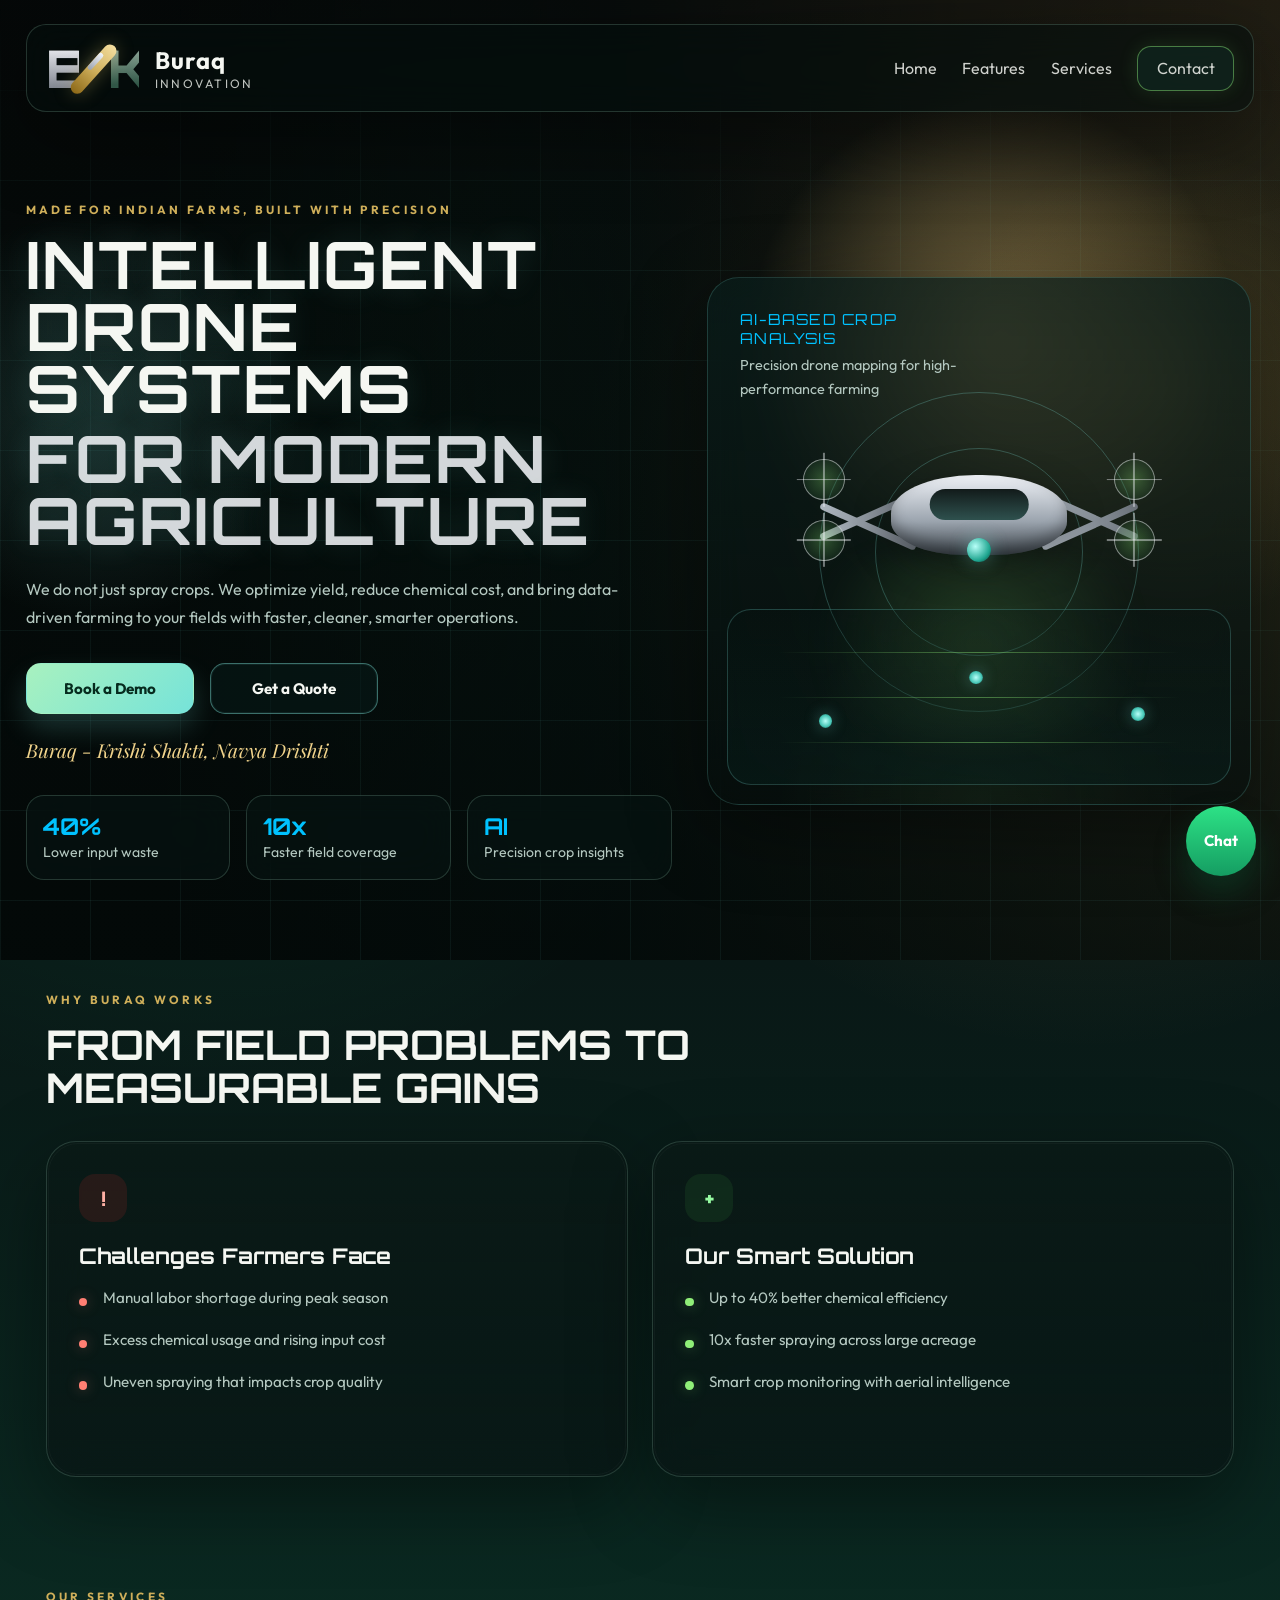
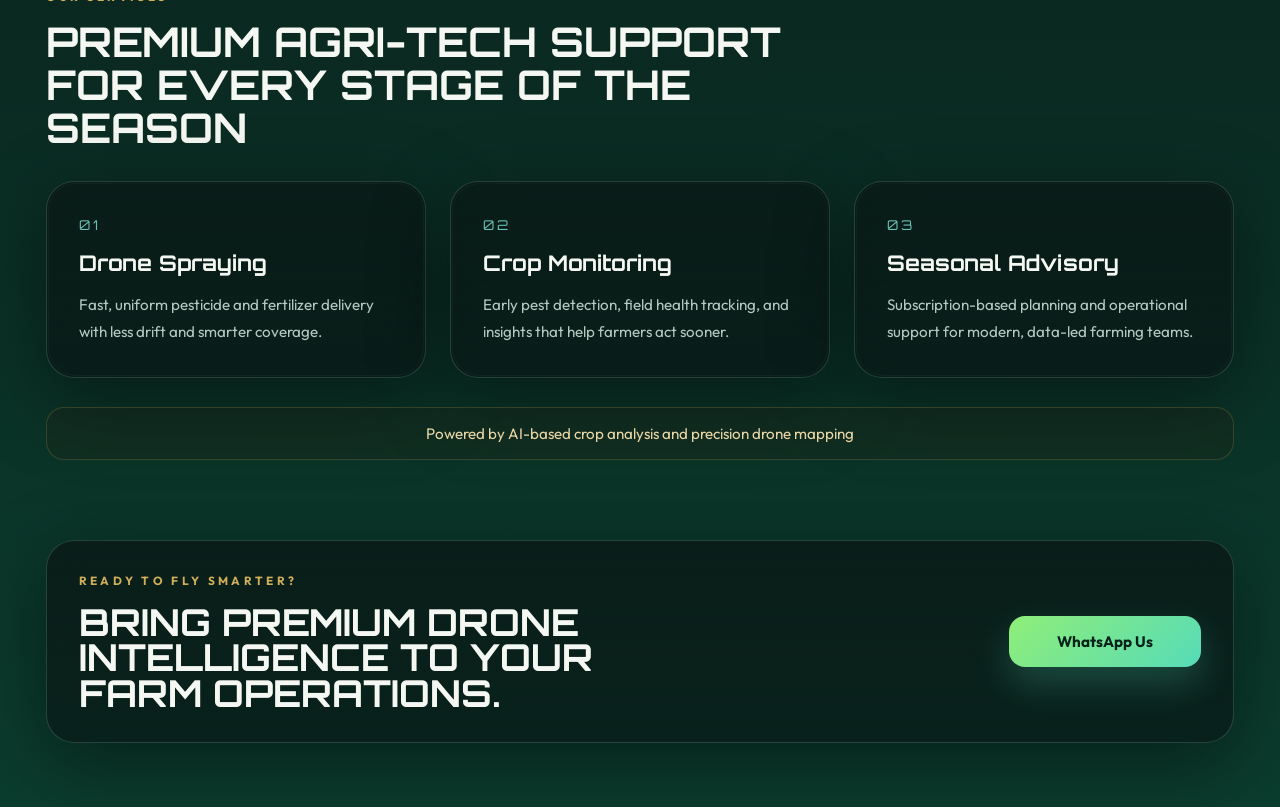
==== index.html @ 510e8a6a "Initial website upload" ====
<!DOCTYPE html>
<html lang="en">
<head>
  <meta charset="UTF-8">
  <meta name="viewport" content="width=device-width, initial-scale=1.0">
  <title>Buraq Agri-Tech</title>
  <link rel="preconnect" href="https://fonts.googleapis.com">
  <link rel="preconnect" href="https://fonts.gstatic.com" crossorigin>
  <link href="https://fonts.googleapis.com/css2?family=Orbitron:wght@500;700;800&family=Outfit:wght@400;500;700&family=Playfair+Display:ital,wght@0,600;1,600&display=swap" rel="stylesheet">
  <link rel="stylesheet" href="style.css">
</head>
<body>
  <div class="page-shell">
    <header class="hero" id="home">
      <div class="hero-bg"></div>
      <div class="hero-grid"></div>
      <div class="hero-glow hero-glow-left"></div>
      <div class="hero-glow hero-glow-right"></div>

      <nav class="topbar">
        <a href="#home" class="brand" aria-label="Buraq Agri-Tech home">
          <span class="brand-mark" aria-hidden="true">
            <span class="brand-bx">
              <span class="brand-b">B</span>
              <span class="brand-k">K</span>
              <span class="brand-slash brand-slash-main"></span>
              <span class="brand-slash brand-slash-cut"></span>
            </span>
          </span>
          <span class="brand-copy">
            <strong>Buraq</strong>
            <small>Innovation</small>
          </span>
        </a>

        <div class="nav-links">
          <a href="#home">Home</a>
          <a href="#features">Features</a>
          <a href="#services">Services</a>
          <a href="#contact" class="nav-cta">Contact</a>
        </div>
      </nav>

      <section class="hero-content">
        <div class="hero-copy reveal">
          <p class="eyebrow">Made for Indian farms, built with precision</p>
          <h1>
            Intelligent Drone Systems
            <span>for Modern Agriculture</span>
          </h1>
          <p class="hero-text">
            We do not just spray crops. We optimize yield, reduce chemical cost,
            and bring data-driven farming to your fields with faster, cleaner, smarter operations.
          </p>

          <div class="hero-actions">
            <a href="#contact" class="btn btn-primary">Book a Demo</a>
            <a href="#services" class="btn btn-secondary">Get a Quote</a>
          </div>

          <p class="tagline">Buraq - Krishi Shakti, Navya Drishti</p>

          <div class="hero-stats">
            <article>
              <strong>40%</strong>
              <span>Lower input waste</span>
            </article>
            <article>
              <strong>10x</strong>
              <span>Faster field coverage</span>
            </article>
            <article>
              <strong>AI</strong>
              <span>Precision crop insights</span>
            </article>
          </div>
        </div>

        <div class="hero-visual reveal reveal-delay">
          <div class="drone-card">
            <div class="scan-ring scan-ring-one"></div>
            <div class="scan-ring scan-ring-two"></div>
            <div class="drone-body">
              <span class="arm arm-top-left"></span>
              <span class="arm arm-top-right"></span>
              <span class="arm arm-bottom-left"></span>
              <span class="arm arm-bottom-right"></span>
              <span class="rotor rotor-top-left"></span>
              <span class="rotor rotor-top-right"></span>
              <span class="rotor rotor-bottom-left"></span>
              <span class="rotor rotor-bottom-right"></span>
              <span class="core"></span>
              <span class="lens"></span>
            </div>
            <div class="field-hud">
              <span class="hud-line hud-line-a"></span>
              <span class="hud-line hud-line-b"></span>
              <span class="hud-line hud-line-c"></span>
              <span class="hud-dot hud-dot-a"></span>
              <span class="hud-dot hud-dot-b"></span>
              <span class="hud-dot hud-dot-c"></span>
            </div>
            <div class="visual-caption">
              <p>AI-based crop analysis</p>
              <span>Precision drone mapping for high-performance farming</span>
            </div>
          </div>
        </div>
      </section>
    </header>

    <main>
      <section class="features-section section" id="features">
        <div class="section-heading reveal">
          <p class="eyebrow">Why Buraq Works</p>
          <h2>From field problems to measurable gains</h2>
        </div>

        <div class="feature-grid">
          <article class="glass-card problem-card reveal">
            <div class="card-icon problem-icon">!</div>
            <h3>Challenges Farmers Face</h3>
            <ul>
              <li>Manual labor shortage during peak season</li>
              <li>Excess chemical usage and rising input cost</li>
              <li>Uneven spraying that impacts crop quality</li>
            </ul>
          </article>

          <article class="glass-card solution-card reveal reveal-delay">
            <div class="card-icon solution-icon">+</div>
            <h3>Our Smart Solution</h3>
            <ul>
              <li>Up to 40% better chemical efficiency</li>
              <li>10x faster spraying across large acreage</li>
              <li>Smart crop monitoring with aerial intelligence</li>
            </ul>
          </article>
        </div>
      </section>

      <section class="services-section section" id="services">
        <div class="section-heading reveal">
          <p class="eyebrow">Our Services</p>
          <h2>Premium agri-tech support for every stage of the season</h2>
        </div>

        <div class="services-grid">
          <article class="service-card reveal">
            <span class="service-number">01</span>
            <h3>Drone Spraying</h3>
            <p>Fast, uniform pesticide and fertilizer delivery with less drift and smarter coverage.</p>
          </article>

          <article class="service-card reveal reveal-delay">
            <span class="service-number">02</span>
            <h3>Crop Monitoring</h3>
            <p>Early pest detection, field health tracking, and insights that help farmers act sooner.</p>
          </article>

          <article class="service-card reveal reveal-delay-2">
            <span class="service-number">03</span>
            <h3>Seasonal Advisory</h3>
            <p>Subscription-based planning and operational support for modern, data-led farming teams.</p>
          </article>
        </div>

        <div class="powered-note reveal">
          Powered by AI-based crop analysis and precision drone mapping
        </div>
      </section>
    </main>

    <footer class="footer section" id="contact">
      <div class="footer-card reveal">
        <div>
          <p class="eyebrow">Ready to Fly Smarter?</p>
          <h2>Bring premium drone intelligence to your farm operations.</h2>
        </div>
        <a href="https://wa.me/91XXXXXXXXXX" class="whatsapp-btn" target="_blank" rel="noopener noreferrer">
          WhatsApp Us
        </a>
      </div>
    </footer>

    <a href="https://wa.me/91XXXXXXXXXX" class="floating-chat" target="_blank" rel="noopener noreferrer" aria-label="Chat on WhatsApp">
      Chat
    </a>
  </div>

  <script src="script.js"></script>
</body>
</html>
---- style.css ----
* {
  box-sizing: border-box;
}

:root {
  --bg: #0a0a0a;
  --panel: rgba(10, 25, 22, 0.7);
  --panel-soft: rgba(10, 25, 22, 0.48);
  --text: #f5f7f2;
  --muted: #b4c8c0;
  --line: rgba(175, 235, 209, 0.18);
  --teal: #00c2ff;
  --green: #00ff9c;
  --deep-green: #143b31;
  --saffron: #cfaf5a;
  --silver-a: #f6f7fb;
  --silver-b: #727883;
  --shadow: 0 24px 80px rgba(0, 0, 0, 0.42);
}

html {
  scroll-behavior: smooth;
}

body {
  margin: 0;
  font-family: "Outfit", sans-serif;
  color: var(--text);
  background:
    radial-gradient(circle at 15% 20%, rgba(0, 255, 156, 0.12), transparent 28%),
    radial-gradient(circle at 85% 22%, rgba(207, 175, 90, 0.16), transparent 24%),
    linear-gradient(180deg, #0a0a0a 0%, #091816 40%, #0b3d2e 100%);
  overflow-x: hidden;
}

a {
  color: inherit;
  text-decoration: none;
}

.page-shell {
  min-height: 100vh;
}

.hero {
  position: relative;
  min-height: 100vh;
  padding: 1.5rem clamp(1.25rem, 2vw, 2rem) 3rem;
  overflow: hidden;
}

.hero-bg {
  position: absolute;
  inset: 0;
  background:
    linear-gradient(90deg, rgba(5, 8, 8, 0.88) 15%, rgba(6, 14, 13, 0.54) 48%, rgba(207, 175, 90, 0.14) 100%),
    url("https://images.unsplash.com/photo-1500382017468-9049fed747ef?auto=format&fit=crop&w=1800&q=80") center/cover no-repeat;
  transform: scale(1.06);
}

.hero-bg::after {
  content: "";
  position: absolute;
  inset: 0;
  background:
    radial-gradient(circle at 76% 36%, rgba(255, 212, 128, 0.42), transparent 20%),
    linear-gradient(180deg, rgba(0, 0, 0, 0.08), rgba(2, 8, 7, 0.72));
}

.hero-grid,
.hero-glow {
  position: absolute;
  pointer-events: none;
}

.hero-grid {
  inset: 0;
  background-image:
    linear-gradient(rgba(127, 231, 221, 0.08) 1px, transparent 1px),
    linear-gradient(90deg, rgba(127, 231, 221, 0.08) 1px, transparent 1px);
  background-size: 90px 90px;
  mask-image: linear-gradient(180deg, transparent 0%, rgba(0, 0, 0, 0.65) 25%, rgba(0, 0, 0, 0.8) 100%);
}

.hero-glow-left {
  width: 28rem;
  height: 28rem;
  left: -8rem;
  top: 20%;
  background: radial-gradient(circle, rgba(127, 231, 221, 0.16) 0%, transparent 65%);
}

.hero-glow-right {
  width: 34rem;
  height: 34rem;
  right: -10rem;
  top: 12%;
  background: radial-gradient(circle, rgba(221, 177, 85, 0.18) 0%, transparent 62%);
}

.topbar {
  position: relative;
  z-index: 2;
  display: flex;
  align-items: center;
  justify-content: space-between;
  gap: 1rem;
  max-width: 1240px;
  margin: 0 auto;
  padding: 0.9rem 1.2rem;
  border: 1px solid var(--line);
  border-radius: 20px;
  background: rgba(5, 14, 13, 0.58);
  backdrop-filter: blur(18px);
  box-shadow: var(--shadow);
}

.brand {
  display: inline-flex;
  align-items: center;
  gap: 0.9rem;
}

.brand-mark {
  position: relative;
  display: inline-flex;
  align-items: center;
  justify-content: center;
  width: 5.9rem;
  height: 3.6rem;
}

.brand-bx {
  position: relative;
  display: block;
  width: 100%;
  height: 100%;
}

.brand-b,
.brand-k {
  position: absolute;
  top: 50%;
  transform: translateY(-50%);
  font-family: "Orbitron", sans-serif;
  font-weight: 800;
  font-size: 3.25rem;
  line-height: 1;
}

.brand-b {
  left: 0;
  background: linear-gradient(180deg, var(--silver-a), var(--silver-b));
  -webkit-background-clip: text;
  background-clip: text;
  color: transparent;
  letter-spacing: -0.18em;
}

.brand-k {
  right: 0.05rem;
  background: linear-gradient(180deg, #9fb5a7, #315747 82%);
  -webkit-background-clip: text;
  background-clip: text;
  color: transparent;
  letter-spacing: -0.18em;
}

.brand-slash {
  position: absolute;
  border-radius: 999px;
}

.brand-slash-main {
  left: 2.55rem;
  top: -0.1rem;
  width: 0.8rem;
  height: 3.9rem;
  transform: rotate(42deg);
  background: linear-gradient(180deg, #f4dea0 0%, #cfaf5a 50%, #8d6918 100%);
  box-shadow: 0 0 18px rgba(207, 175, 90, 0.36);
}

.brand-slash-cut {
  left: 2.95rem;
  top: 0.75rem;
  width: 0.32rem;
  height: 1.3rem;
  transform: rotate(42deg);
  background: linear-gradient(180deg, #f0f4fa 0%, #9ba2ae 100%);
  box-shadow: 0 0 10px rgba(255, 255, 255, 0.14);
}

.brand-copy {
  display: flex;
  flex-direction: column;
  gap: 0.1rem;
}

.brand-copy strong {
  font-family: "Outfit", sans-serif;
  font-size: 1.48rem;
  letter-spacing: 0.05em;
}

.brand-copy small {
  color: rgba(245, 247, 242, 0.78);
  font-size: 0.76rem;
  letter-spacing: 0.2em;
  text-transform: uppercase;
}

.nav-links {
  display: flex;
  align-items: center;
  gap: clamp(1rem, 2vw, 2rem);
  flex-wrap: wrap;
}

.nav-links a {
  color: rgba(245, 247, 242, 0.84);
  transition: color 180ms ease, transform 180ms ease;
}

.nav-links a:hover {
  color: var(--teal);
  transform: translateY(-1px);
}

.nav-cta {
  padding: 0.72rem 1.15rem;
  border: 1px solid rgba(143, 238, 120, 0.45);
  border-radius: 14px;
  background: rgba(18, 47, 40, 0.52);
  box-shadow: 0 0 20px rgba(143, 238, 120, 0.12);
}

.hero-content,
.section,
.footer {
  position: relative;
  z-index: 2;
  max-width: 1240px;
  margin: 0 auto;
}

.hero-content {
  display: grid;
  grid-template-columns: 1.08fr 0.92fr;
  align-items: center;
  gap: 2rem;
  padding: clamp(3rem, 7vw, 6rem) 0 2rem;
}

.eyebrow {
  margin: 0 0 1rem;
  color: var(--saffron);
  font-size: 0.74rem;
  font-weight: 700;
  letter-spacing: 0.28em;
  text-transform: uppercase;
}

.hero-copy h1,
.section-heading h2,
.footer-card h2 {
  margin: 0;
  font-family: "Orbitron", sans-serif;
  line-height: 0.95;
  text-transform: uppercase;
}

.hero-copy h1 {
  max-width: 12ch;
  font-size: clamp(2.2rem, 5.1vw, 4.2rem);
  letter-spacing: 0.03em;
  text-shadow: 0 0 30px rgba(127, 231, 221, 0.14);
}

.hero-copy h1 span {
  display: block;
  margin-top: 0.5rem;
  color: rgba(240, 242, 246, 0.88);
}

.hero-text {
  max-width: 38rem;
  margin: 1.5rem 0 0;
  color: var(--muted);
  font-size: 1rem;
  line-height: 1.75;
}

.hero-actions {
  display: flex;
  gap: 1rem;
  flex-wrap: wrap;
  margin-top: 2rem;
}

.btn {
  display: inline-flex;
  align-items: center;
  justify-content: center;
  min-width: 10.5rem;
  padding: 0.95rem 1.5rem;
  border-radius: 15px;
  border: 1px solid transparent;
  font-size: 0.95rem;
  font-weight: 700;
  transition: transform 220ms ease, box-shadow 220ms ease, border-color 220ms ease, background 220ms ease;
}

.btn:hover {
  transform: translateY(-2px);
}

.btn-primary {
  color: #062b1e;
  background: linear-gradient(135deg, #a8f1bf, #76e3d9);
  box-shadow: 0 14px 28px rgba(118, 227, 217, 0.2);
}

.btn-secondary {
  color: var(--text);
  background: rgba(8, 28, 25, 0.52);
  border-color: rgba(127, 231, 221, 0.44);
  box-shadow: inset 0 0 0 1px rgba(127, 231, 221, 0.08);
}

.tagline {
  margin: 1.4rem 0 0;
  color: #f0d38b;
  font-family: "Playfair Display", serif;
  font-size: 1.2rem;
  font-style: italic;
}

.hero-stats {
  display: grid;
  grid-template-columns: repeat(3, minmax(0, 1fr));
  gap: 1rem;
  max-width: 42rem;
  margin-top: 2rem;
}

.hero-stats article,
.glass-card,
.service-card,
.footer-card,
.drone-card {
  backdrop-filter: blur(18px);
}

.hero-stats article {
  padding: 1rem 1rem 1.15rem;
  border: 1px solid var(--line);
  border-radius: 18px;
  background: rgba(8, 23, 20, 0.56);
}

.hero-stats strong {
  display: block;
  color: var(--teal);
  font-family: "Orbitron", sans-serif;
  font-size: 1.45rem;
}

.hero-stats span {
  color: var(--muted);
  font-size: 0.88rem;
}

.hero-visual {
  display: flex;
  justify-content: center;
}

.drone-card {
  position: relative;
  width: min(34rem, 100%);
  min-height: 33rem;
  padding: 2rem;
  border: 1px solid rgba(127, 231, 221, 0.18);
  border-radius: 32px;
  background:
    linear-gradient(180deg, rgba(9, 29, 27, 0.72), rgba(5, 13, 12, 0.56)),
    radial-gradient(circle at 50% 100%, rgba(141, 238, 120, 0.13), transparent 35%);
  box-shadow: var(--shadow);
  overflow: hidden;
}

.drone-card::before {
  content: "";
  position: absolute;
  inset: auto 10% 4rem;
  height: 12rem;
  border-radius: 50%;
  background: radial-gradient(circle, rgba(143, 238, 120, 0.18), transparent 68%);
  filter: blur(14px);
}

.drone-body {
  position: absolute;
  left: 50%;
  top: 45%;
  width: 11rem;
  height: 5rem;
  transform: translate(-50%, -50%);
  animation: floatDrone 4.4s ease-in-out infinite;
}

.core {
  position: absolute;
  inset: 0;
  border-radius: 48% 48% 42% 42%;
  background: linear-gradient(180deg, #eff2f7 0%, #9ba4ae 58%, #3d454c 100%);
  box-shadow: inset 0 -8px 14px rgba(0, 0, 0, 0.3), 0 10px 40px rgba(0, 0, 0, 0.3);
}

.core::before {
  content: "";
  position: absolute;
  left: 50%;
  top: 18%;
  width: 56%;
  height: 38%;
  transform: translateX(-50%);
  border-radius: 999px;
  background: linear-gradient(180deg, rgba(7, 16, 15, 0.95), rgba(34, 71, 67, 0.9));
}

.lens {
  position: absolute;
  left: 50%;
  bottom: -0.45rem;
  width: 1.5rem;
  height: 1.5rem;
  transform: translateX(-50%);
  border-radius: 50%;
  background: radial-gradient(circle at 35% 35%, #b7fff8, #1ea58f 65%, #0a3029 100%);
  box-shadow: 0 0 18px rgba(127, 231, 221, 0.35);
}

.arm {
  position: absolute;
  top: 48%;
  width: 6.5rem;
  height: 0.45rem;
  border-radius: 999px;
  background: linear-gradient(90deg, #adb6bf, #697078);
  transform-origin: center;
}

.arm-top-left {
  left: -4.7rem;
  transform: rotate(-24deg);
}

.arm-top-right {
  right: -4.7rem;
  transform: rotate(24deg);
}

.arm-bottom-left {
  left: -4.7rem;
  top: 60%;
  transform: rotate(24deg);
}

.arm-bottom-right {
  right: -4.7rem;
  top: 60%;
  transform: rotate(-24deg);
}

.rotor {
  position: absolute;
  width: 2.6rem;
  height: 2.6rem;
  border-radius: 50%;
  border: 1px solid rgba(240, 242, 246, 0.5);
  background: radial-gradient(circle, rgba(143, 238, 120, 0.28), rgba(6, 25, 22, 0.24));
}

.rotor::before,
.rotor::after {
  content: "";
  position: absolute;
  left: 50%;
  top: 50%;
  width: 3.4rem;
  height: 0.12rem;
  transform: translate(-50%, -50%);
  background: rgba(240, 242, 246, 0.72);
  opacity: 0.62;
  animation: spinRotor 0.22s linear infinite;
}

.rotor::after {
  transform: translate(-50%, -50%) rotate(90deg);
}

.rotor-top-left {
  left: -5.5rem;
  top: -1rem;
}

.rotor-top-right {
  right: -5.5rem;
  top: -1rem;
}

.rotor-bottom-left {
  left: -5.5rem;
  bottom: -0.4rem;
}

.rotor-bottom-right {
  right: -5.5rem;
  bottom: -0.4rem;
}

.scan-ring {
  position: absolute;
  left: 50%;
  top: 52%;
  border: 1px solid rgba(127, 231, 221, 0.25);
  border-radius: 50%;
  transform: translate(-50%, -50%);
}

.scan-ring-one {
  width: 13rem;
  height: 13rem;
  animation: pulseRing 3.4s ease-out infinite;
}

.scan-ring-two {
  width: 20rem;
  height: 20rem;
  animation: pulseRing 3.4s ease-out 1.1s infinite;
}

.field-hud {
  position: absolute;
  inset: auto 1.2rem 1.2rem;
  height: 11rem;
  border-radius: 24px;
  border: 1px solid rgba(127, 231, 221, 0.22);
  background: linear-gradient(180deg, rgba(7, 19, 18, 0.28), rgba(9, 33, 30, 0.48));
  overflow: hidden;
}

.hud-line {
  position: absolute;
  left: 10%;
  right: 10%;
  height: 1px;
  background: linear-gradient(90deg, transparent, rgba(143, 238, 120, 0.42), transparent);
}

.hud-line-a {
  top: 24%;
}

.hud-line-b {
  top: 50%;
}

.hud-line-c {
  top: 76%;
}

.hud-dot {
  position: absolute;
  width: 0.85rem;
  height: 0.85rem;
  border-radius: 50%;
  background: radial-gradient(circle, #b7fff8, #48c7b7 58%, #0a3029 100%);
  box-shadow: 0 0 15px rgba(127, 231, 221, 0.36);
  animation: pingDot 2.4s ease-in-out infinite;
}

.hud-dot-a {
  left: 18%;
  top: 60%;
}

.hud-dot-b {
  left: 48%;
  top: 35%;
  animation-delay: 0.8s;
}

.hud-dot-c {
  right: 17%;
  top: 56%;
  animation-delay: 1.4s;
}

.visual-caption {
  position: absolute;
  left: 2rem;
  top: 2rem;
  max-width: 14rem;
}

.visual-caption p {
  margin: 0;
  color: var(--teal);
  font-family: "Orbitron", sans-serif;
  font-size: 0.95rem;
  text-transform: uppercase;
  letter-spacing: 0.08em;
}

.visual-caption span {
  display: block;
  margin-top: 0.4rem;
  color: var(--muted);
  font-size: 0.9rem;
  line-height: 1.6;
}

.section {
  padding: 2rem clamp(1.25rem, 2vw, 2rem) 5rem;
}

.section-heading {
  max-width: 48rem;
  margin-bottom: 2rem;
}

.section-heading h2 {
  font-size: clamp(1.7rem, 3.2vw, 2.75rem);
  line-height: 1.05;
}

.feature-grid,
.services-grid {
  display: grid;
  gap: 1.5rem;
}

.feature-grid {
  grid-template-columns: repeat(2, minmax(0, 1fr));
}

.glass-card,
.service-card,
.footer-card {
  position: relative;
  border: 1px solid var(--line);
  background: linear-gradient(180deg, rgba(10, 25, 22, 0.82), rgba(8, 18, 18, 0.62));
  box-shadow: var(--shadow);
}

.glass-card {
  min-height: 21rem;
  padding: 2rem;
  border-radius: 30px;
}

.glass-card::after,
.service-card::after {
  content: "";
  position: absolute;
  inset: 1px;
  border-radius: inherit;
  border: 1px solid rgba(255, 255, 255, 0.03);
  pointer-events: none;
}

.card-icon {
  display: inline-flex;
  align-items: center;
  justify-content: center;
  width: 3rem;
  height: 3rem;
  border-radius: 1rem;
  margin-bottom: 1.25rem;
  font-family: "Orbitron", sans-serif;
  font-size: 1.25rem;
  font-weight: 800;
}

.problem-icon {
  color: #ffb0a5;
  background: rgba(142, 35, 35, 0.22);
}

.solution-icon {
  color: #96fba2;
  background: rgba(41, 110, 47, 0.2);
}

.glass-card h3,
.service-card h3 {
  margin: 0 0 1rem;
  font-family: "Orbitron", sans-serif;
  font-size: 1.35rem;
}

.glass-card ul {
  margin: 0;
  padding: 0;
  list-style: none;
}

.glass-card li {
  position: relative;
  padding-left: 1.5rem;
  margin-top: 1rem;
  color: var(--muted);
  font-size: 0.95rem;
  line-height: 1.7;
}

.glass-card li::before {
  content: "";
  position: absolute;
  left: 0;
  top: 0.78rem;
  width: 0.55rem;
  height: 0.55rem;
  border-radius: 50%;
}

.problem-card li::before {
  background: #ff7f73;
  box-shadow: 0 0 14px rgba(255, 127, 115, 0.36);
}

.solution-card li::before {
  background: #8fee78;
  box-shadow: 0 0 14px rgba(143, 238, 120, 0.36);
}

.services-grid {
  grid-template-columns: repeat(3, minmax(0, 1fr));
}

.service-card {
  padding: 2rem;
  border-radius: 28px;
  overflow: hidden;
  transition: transform 220ms ease, border-color 220ms ease, box-shadow 220ms ease;
}

.service-card:hover,
.glass-card:hover {
  transform: translateY(-4px);
  border-color: rgba(127, 231, 221, 0.3);
}

.service-number {
  display: inline-block;
  margin-bottom: 1rem;
  color: rgba(127, 231, 221, 0.82);
  font-family: "Orbitron", sans-serif;
  font-size: 0.84rem;
  letter-spacing: 0.22em;
}

.service-card p {
  margin: 0;
  color: var(--muted);
  font-size: 0.95rem;
  line-height: 1.75;
}

.powered-note {
  margin-top: 1.8rem;
  padding: 1rem 1.2rem;
  border: 1px solid rgba(221, 177, 85, 0.2);
  border-radius: 18px;
  background: rgba(40, 28, 12, 0.2);
  color: #e8d5a6;
  font-size: 0.95rem;
  text-align: center;
}

.footer {
  padding: 0 clamp(1.25rem, 2vw, 2rem) 4rem;
}

.footer-card {
  display: flex;
  align-items: center;
  justify-content: space-between;
  gap: 1.5rem;
  padding: 2rem;
  border-radius: 28px;
}

.footer-card h2 {
  max-width: 18ch;
  font-size: clamp(1.55rem, 2.9vw, 2.45rem);
}

.whatsapp-btn,
.floating-chat {
  display: inline-flex;
  align-items: center;
  justify-content: center;
  font-size: 0.95rem;
  font-weight: 700;
}

.whatsapp-btn {
  min-width: 12rem;
  padding: 1rem 1.4rem;
  border-radius: 16px;
  color: #05231b;
  background: linear-gradient(135deg, #8fee78, #56dbb8);
  box-shadow: 0 16px 36px rgba(86, 219, 184, 0.24);
}

.floating-chat {
  position: fixed;
  right: 1.5rem;
  bottom: 1.5rem;
  z-index: 5;
  width: 4.4rem;
  height: 4.4rem;
  border-radius: 50%;
  color: white;
  background: linear-gradient(180deg, #2de286, #159d62);
  box-shadow: 0 18px 32px rgba(12, 83, 52, 0.42);
}

.reveal {
  opacity: 0;
  transform: translateY(24px);
  transition: opacity 700ms ease, transform 700ms ease;
}

.reveal-delay {
  transition-delay: 140ms;
}

.reveal-delay-2 {
  transition-delay: 260ms;
}

.reveal.is-visible {
  opacity: 1;
  transform: translateY(0);
}

@keyframes spinRotor {
  from {
    transform: translate(-50%, -50%) rotate(0deg);
  }

  to {
    transform: translate(-50%, -50%) rotate(360deg);
  }
}

@keyframes pulseRing {
  0% {
    opacity: 0;
    transform: translate(-50%, -50%) scale(0.72);
  }

  35% {
    opacity: 0.5;
  }

  100% {
    opacity: 0;
    transform: translate(-50%, -50%) scale(1.16);
  }
}

@keyframes pingDot {
  0%,
  100% {
    transform: scale(0.9);
  }

  50% {
    transform: scale(1.3);
  }
}

@keyframes floatDrone {
  0%,
  100% {
    transform: translate(-50%, -50%);
  }

  50% {
    transform: translate(-50%, calc(-50% - 10px));
  }
}

@media (max-width: 980px) {
  .hero-content,
  .feature-grid,
  .services-grid,
  .footer-card {
    grid-template-columns: 1fr;
  }

  .hero-content {
    padding-top: 2.5rem;
  }

  .hero-copy h1 {
    max-width: 100%;
  }

  .hero-stats {
    grid-template-columns: 1fr;
  }

  .footer-card {
    display: grid;
  }
}

@media (max-width: 720px) {
  .hero {
    padding-top: 1rem;
  }

  .topbar {
    padding: 1rem;
  }

  .brand-copy strong {
    font-size: 1.16rem;
  }

  .nav-links {
    width: 100%;
    justify-content: flex-start;
  }

  .hero-copy h1 {
    font-size: clamp(1.95rem, 9vw, 2.95rem);
  }

  .hero-text,
  .tagline {
    font-size: 0.95rem;
  }

  .drone-card {
    min-height: 28rem;
    padding: 1.4rem;
  }

  .visual-caption {
    position: static;
    max-width: 100%;
    margin-bottom: 1rem;
  }

  .field-hud {
    inset: auto 0.9rem 0.9rem;
  }

  .floating-chat {
    width: 3.9rem;
    height: 3.9rem;
    right: 1rem;
    bottom: 1rem;
  }
}
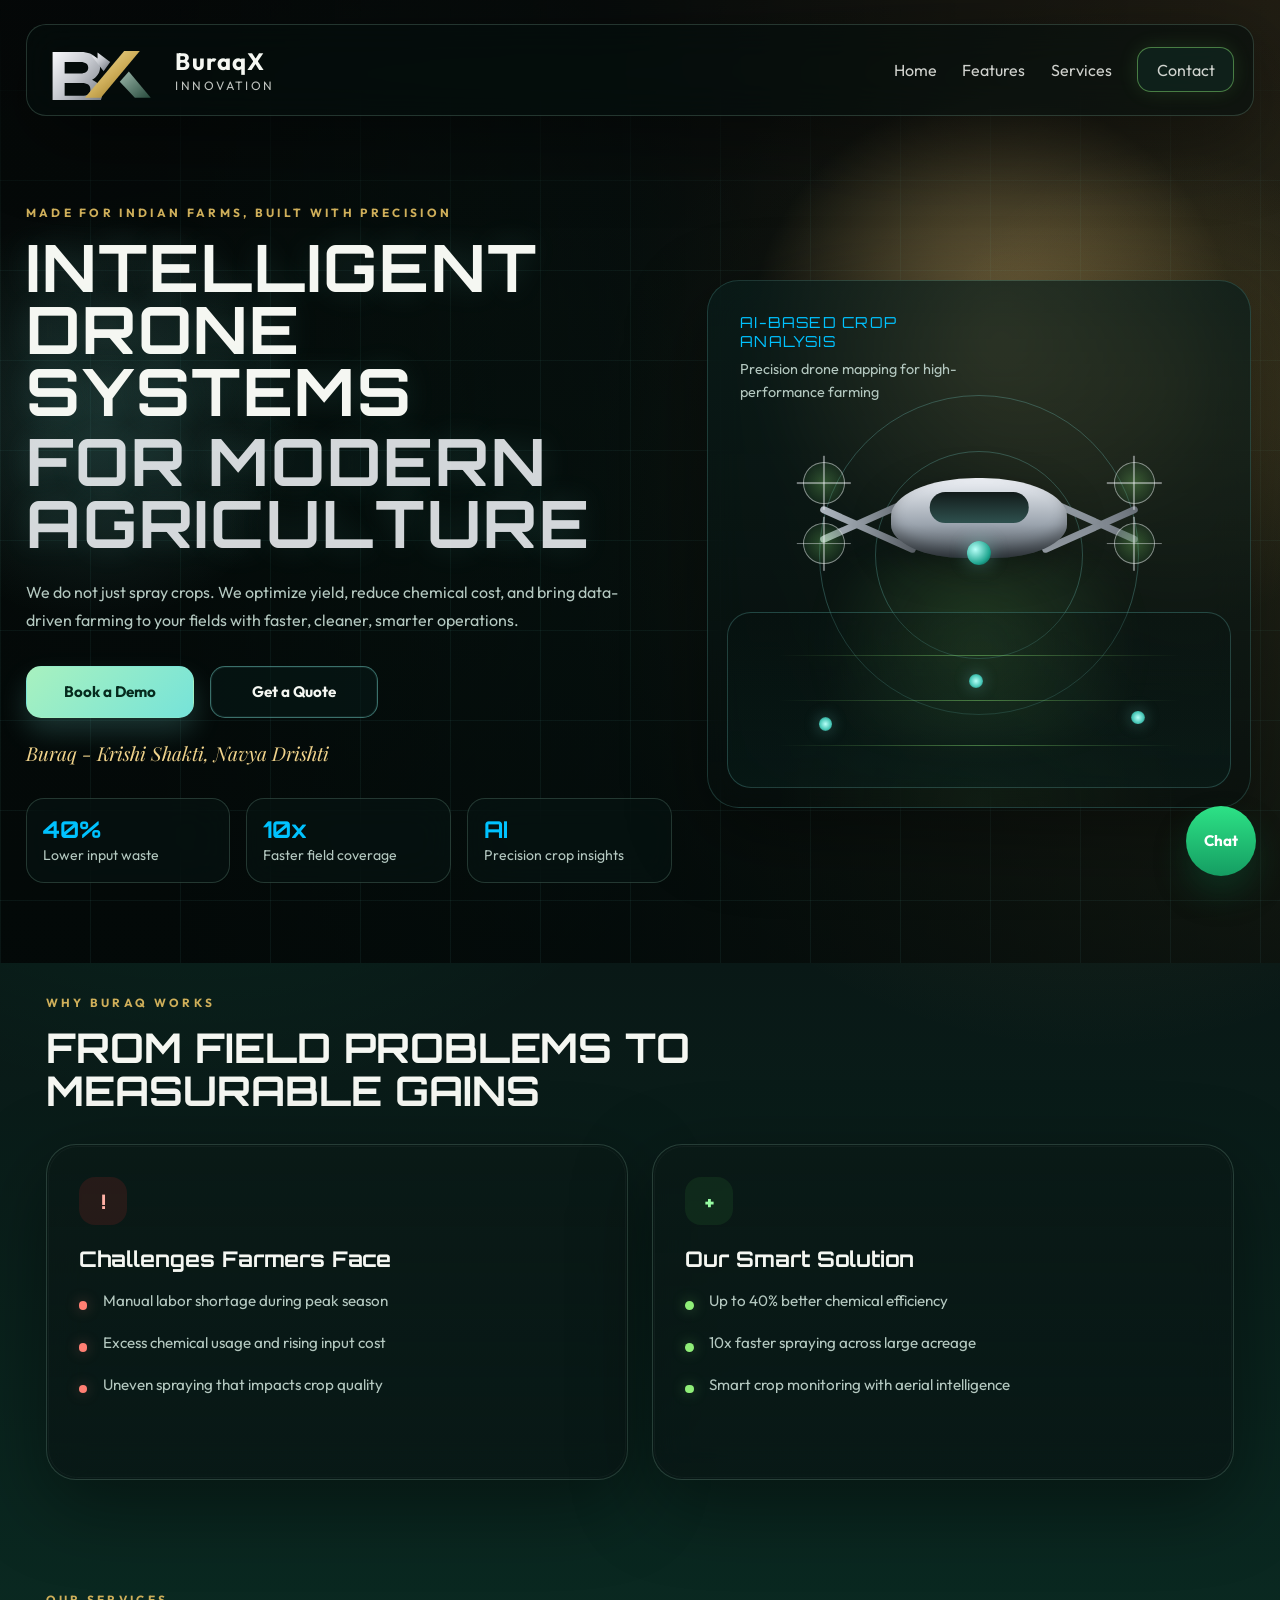
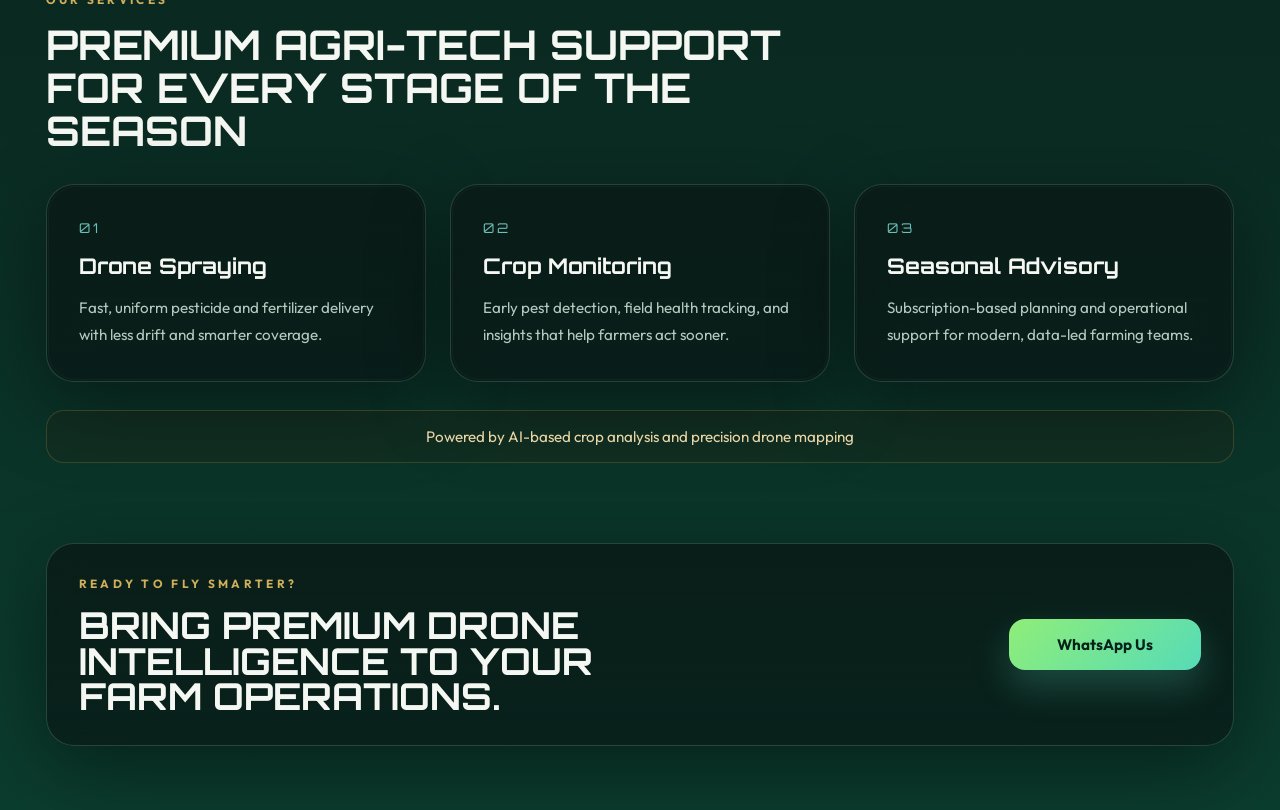
==== commit b4d45fc0: "Updated website" ====
--- a/index.html
+++ b/index.html
@@ -20,15 +20,32 @@
       <nav class="topbar">
         <a href="#home" class="brand" aria-label="Buraq Agri-Tech home">
           <span class="brand-mark" aria-hidden="true">
-            <span class="brand-bx">
-              <span class="brand-b">B</span>
-              <span class="brand-k">K</span>
-              <span class="brand-slash brand-slash-main"></span>
-              <span class="brand-slash brand-slash-cut"></span>
-            </span>
+            <svg class="brand-logo" viewBox="0 0 420 210" role="img" aria-label="BX logo">
+              <defs>
+                <linearGradient id="logoSilver" x1="0%" x2="100%" y1="0%" y2="100%">
+                  <stop offset="0%" stop-color="#f7f8fb"></stop>
+                  <stop offset="45%" stop-color="#c5c8ce"></stop>
+                  <stop offset="100%" stop-color="#676d76"></stop>
+                </linearGradient>
+                <linearGradient id="logoGold" x1="0%" x2="100%" y1="0%" y2="100%">
+                  <stop offset="0%" stop-color="#f5e3a4"></stop>
+                  <stop offset="50%" stop-color="#cfaf5a"></stop>
+                  <stop offset="100%" stop-color="#876312"></stop>
+                </linearGradient>
+                <linearGradient id="logoGreen" x1="0%" x2="100%" y1="0%" y2="100%">
+                  <stop offset="0%" stop-color="#9db8ab"></stop>
+                  <stop offset="100%" stop-color="#274a3c"></stop>
+                </linearGradient>
+              </defs>
+
+              <path fill="url(#logoSilver)" d="M24 42h103c26 0 45 8 57 22 9 10 13 21 13 34 0 20-11 34-29 45 23 10 37 28 37 51 0 16-6 29-18 40-16 14-39 21-69 21H24V42zm44 36v42h58c17 0 28-8 28-21 0-13-10-21-28-21H68zm0 77v46h63c20 0 31-8 31-23 0-15-11-23-31-23H68z"></path>
+              <path fill="url(#logoSilver)" d="M188 43l46 35-24 34-43-56c8 1 15 4 21 9z"></path>
+              <path fill="url(#logoGold)" d="M285 38h57L200 208h-58L285 38z"></path>
+              <path fill="url(#logoGreen)" d="M269 150l33-37 80 95h-58l-55-58z"></path>
+            </svg>
           </span>
           <span class="brand-copy">
-            <strong>Buraq</strong>
+            <strong>BuraqX</strong>
             <small>Innovation</small>
           </span>
         </a>
--- a/style.css
+++ b/style.css
@@ -126,69 +126,14 @@
   display: inline-flex;
   align-items: center;
   justify-content: center;
-  width: 5.9rem;
-  height: 3.6rem;
-}
-
-.brand-bx {
-  position: relative;
+  width: 7.2rem;
+  height: 3.8rem;
+}
+
+.brand-logo {
   display: block;
   width: 100%;
   height: 100%;
-}
-
-.brand-b,
-.brand-k {
-  position: absolute;
-  top: 50%;
-  transform: translateY(-50%);
-  font-family: "Orbitron", sans-serif;
-  font-weight: 800;
-  font-size: 3.25rem;
-  line-height: 1;
-}
-
-.brand-b {
-  left: 0;
-  background: linear-gradient(180deg, var(--silver-a), var(--silver-b));
-  -webkit-background-clip: text;
-  background-clip: text;
-  color: transparent;
-  letter-spacing: -0.18em;
-}
-
-.brand-k {
-  right: 0.05rem;
-  background: linear-gradient(180deg, #9fb5a7, #315747 82%);
-  -webkit-background-clip: text;
-  background-clip: text;
-  color: transparent;
-  letter-spacing: -0.18em;
-}
-
-.brand-slash {
-  position: absolute;
-  border-radius: 999px;
-}
-
-.brand-slash-main {
-  left: 2.55rem;
-  top: -0.1rem;
-  width: 0.8rem;
-  height: 3.9rem;
-  transform: rotate(42deg);
-  background: linear-gradient(180deg, #f4dea0 0%, #cfaf5a 50%, #8d6918 100%);
-  box-shadow: 0 0 18px rgba(207, 175, 90, 0.36);
-}
-
-.brand-slash-cut {
-  left: 2.95rem;
-  top: 0.75rem;
-  width: 0.32rem;
-  height: 1.3rem;
-  transform: rotate(42deg);
-  background: linear-gradient(180deg, #f0f4fa 0%, #9ba2ae 100%);
-  box-shadow: 0 0 10px rgba(255, 255, 255, 0.14);
 }
 
 .brand-copy {
@@ -266,6 +211,7 @@
 .footer-card h2 {
   margin: 0;
   font-family: "Orbitron", sans-serif;
+  
   line-height: 0.95;
   text-transform: uppercase;
 }
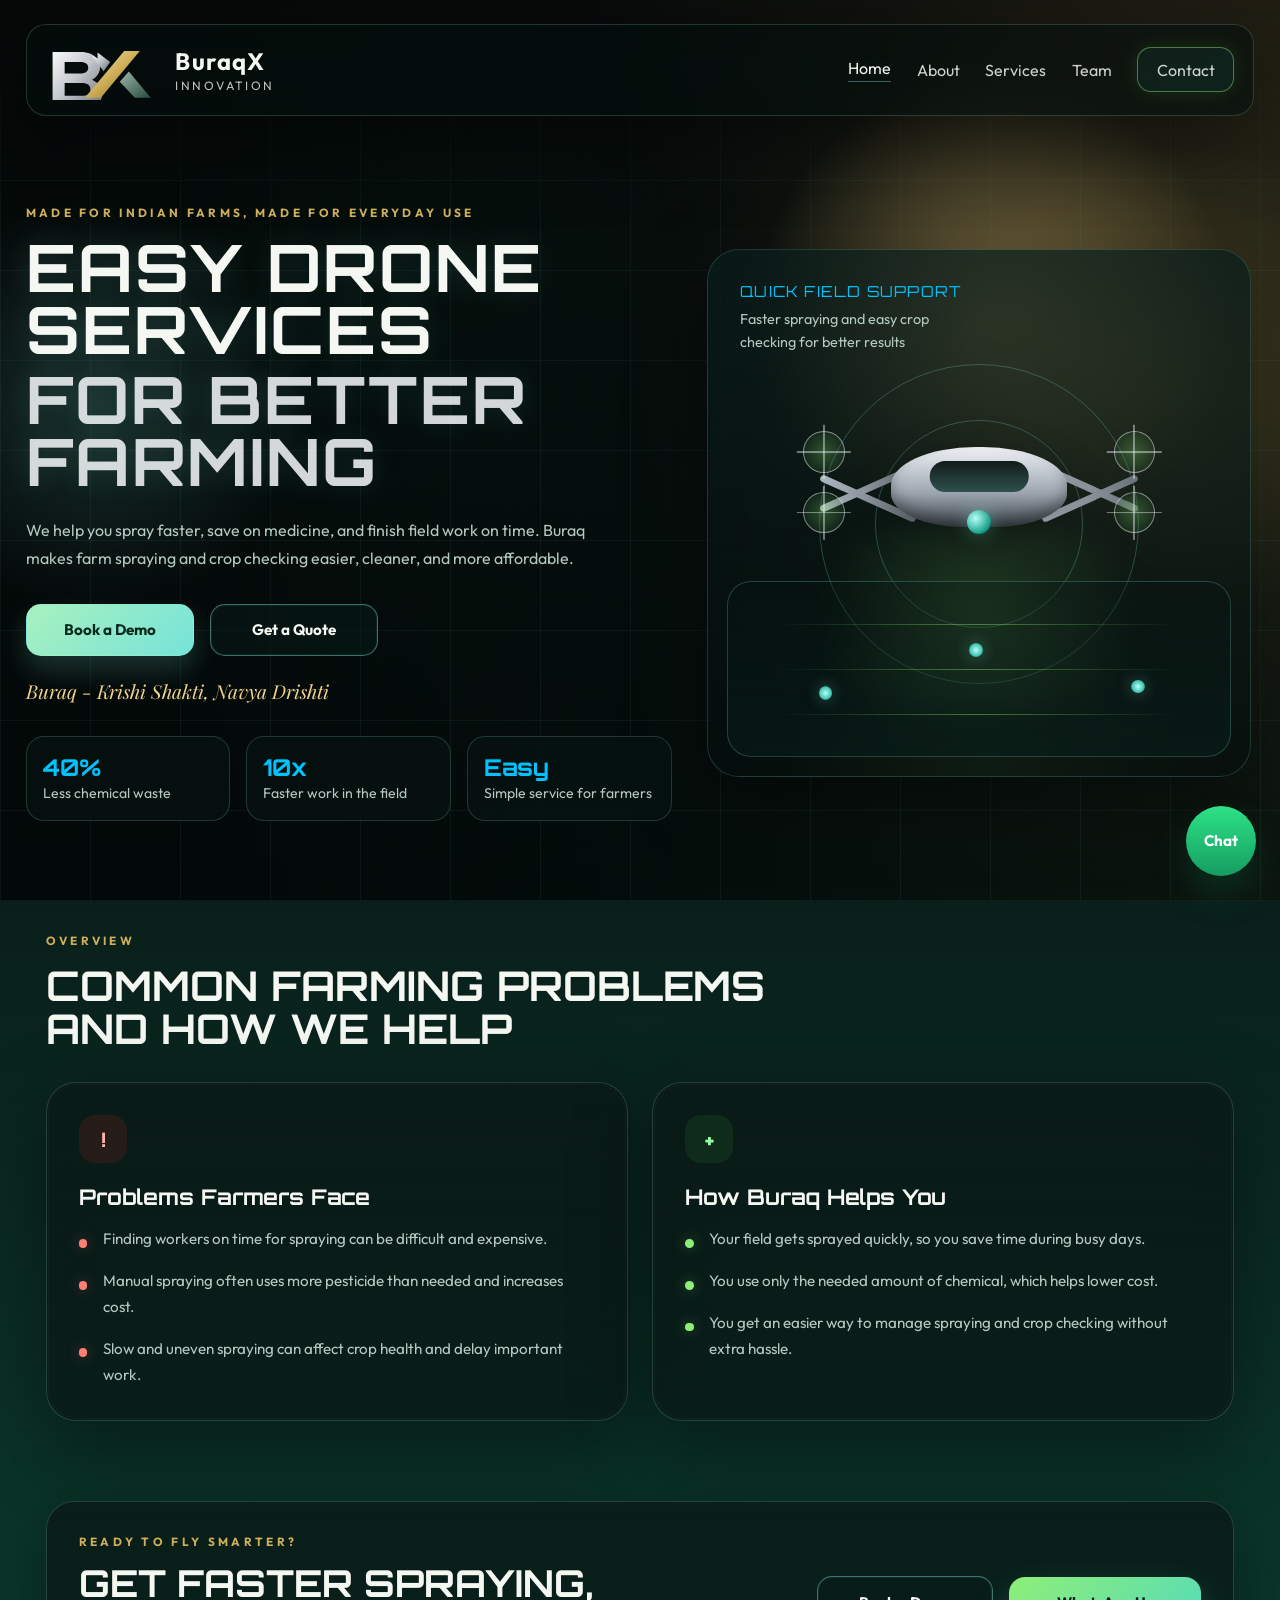
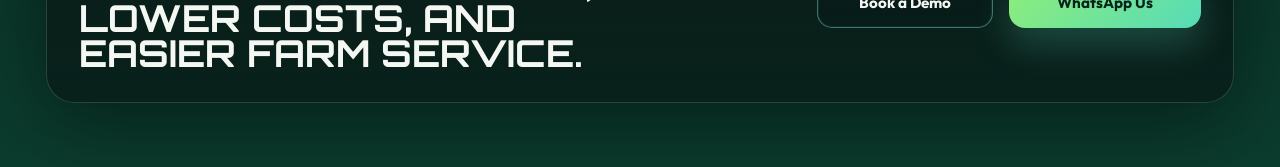
==== commit 1bfa5f8c: "Updated website" ====
--- a/index.html
+++ b/index.html
@@ -11,14 +11,14 @@
 </head>
 <body>
   <div class="page-shell">
-    <header class="hero" id="home">
+    <header class="hero hero-home">
       <div class="hero-bg"></div>
       <div class="hero-grid"></div>
       <div class="hero-glow hero-glow-left"></div>
       <div class="hero-glow hero-glow-right"></div>
 
       <nav class="topbar">
-        <a href="#home" class="brand" aria-label="Buraq Agri-Tech home">
+        <a href="index.html" class="brand" aria-label="Buraq Agri-Tech home">
           <span class="brand-mark" aria-hidden="true">
             <svg class="brand-logo" viewBox="0 0 420 210" role="img" aria-label="BX logo">
               <defs>
@@ -51,28 +51,29 @@
         </a>
 
         <div class="nav-links">
-          <a href="#home">Home</a>
-          <a href="#features">Features</a>
-          <a href="#services">Services</a>
-          <a href="#contact" class="nav-cta">Contact</a>
+          <a href="index.html" class="is-active">Home</a>
+          <a href="about.html">About</a>
+          <a href="services.html">Services</a>
+          <a href="team.html">Team</a>
+          <a href="contact.html" class="nav-cta">Contact</a>
         </div>
       </nav>
 
       <section class="hero-content">
         <div class="hero-copy reveal">
-          <p class="eyebrow">Made for Indian farms, built with precision</p>
+          <p class="eyebrow">Made for Indian farms, made for everyday use</p>
           <h1>
-            Intelligent Drone Systems
-            <span>for Modern Agriculture</span>
+            Easy Drone Services
+            <span>for Better Farming</span>
           </h1>
           <p class="hero-text">
-            We do not just spray crops. We optimize yield, reduce chemical cost,
-            and bring data-driven farming to your fields with faster, cleaner, smarter operations.
+            We help you spray faster, save on medicine, and finish field work on time.
+            Buraq makes farm spraying and crop checking easier, cleaner, and more affordable.
           </p>
 
           <div class="hero-actions">
-            <a href="#contact" class="btn btn-primary">Book a Demo</a>
-            <a href="#services" class="btn btn-secondary">Get a Quote</a>
+            <a href="contact.html" class="btn btn-primary">Book a Demo</a>
+            <a href="buraq-pricing-guide.pdf" class="btn btn-secondary" download>Get a Quote</a>
           </div>
 
           <p class="tagline">Buraq - Krishi Shakti, Navya Drishti</p>
@@ -80,15 +81,15 @@
           <div class="hero-stats">
             <article>
               <strong>40%</strong>
-              <span>Lower input waste</span>
+              <span>Less chemical waste</span>
             </article>
             <article>
               <strong>10x</strong>
-              <span>Faster field coverage</span>
+              <span>Faster work in the field</span>
             </article>
             <article>
-              <strong>AI</strong>
-              <span>Precision crop insights</span>
+              <strong>Easy</strong>
+              <span>Simple service for farmers</span>
             </article>
           </div>
         </div>
@@ -118,8 +119,8 @@
               <span class="hud-dot hud-dot-c"></span>
             </div>
             <div class="visual-caption">
-              <p>AI-based crop analysis</p>
-              <span>Precision drone mapping for high-performance farming</span>
+              <p>Quick field support</p>
+              <span>Faster spraying and easy crop checking for better results</span>
             </div>
           </div>
         </div>
@@ -127,80 +128,52 @@
     </header>
 
     <main>
-      <section class="features-section section" id="features">
+      <section class="features-section section">
         <div class="section-heading reveal">
-          <p class="eyebrow">Why Buraq Works</p>
-          <h2>From field problems to measurable gains</h2>
+          <p class="eyebrow">Overview</p>
+          <h2>Common farming problems and how we help</h2>
         </div>
 
         <div class="feature-grid">
           <article class="glass-card problem-card reveal">
             <div class="card-icon problem-icon">!</div>
-            <h3>Challenges Farmers Face</h3>
+            <h3>Problems Farmers Face</h3>
             <ul>
-              <li>Manual labor shortage during peak season</li>
-              <li>Excess chemical usage and rising input cost</li>
-              <li>Uneven spraying that impacts crop quality</li>
+              <li>Finding workers on time for spraying can be difficult and expensive.</li>
+              <li>Manual spraying often uses more pesticide than needed and increases cost.</li>
+              <li>Slow and uneven spraying can affect crop health and delay important work.</li>
             </ul>
           </article>
 
           <article class="glass-card solution-card reveal reveal-delay">
             <div class="card-icon solution-icon">+</div>
-            <h3>Our Smart Solution</h3>
+            <h3>How Buraq Helps You</h3>
             <ul>
-              <li>Up to 40% better chemical efficiency</li>
-              <li>10x faster spraying across large acreage</li>
-              <li>Smart crop monitoring with aerial intelligence</li>
+              <li>Your field gets sprayed quickly, so you save time during busy days.</li>
+              <li>You use only the needed amount of chemical, which helps lower cost.</li>
+              <li>You get an easier way to manage spraying and crop checking without extra hassle.</li>
             </ul>
           </article>
         </div>
       </section>
-
-      <section class="services-section section" id="services">
-        <div class="section-heading reveal">
-          <p class="eyebrow">Our Services</p>
-          <h2>Premium agri-tech support for every stage of the season</h2>
-        </div>
-
-        <div class="services-grid">
-          <article class="service-card reveal">
-            <span class="service-number">01</span>
-            <h3>Drone Spraying</h3>
-            <p>Fast, uniform pesticide and fertilizer delivery with less drift and smarter coverage.</p>
-          </article>
-
-          <article class="service-card reveal reveal-delay">
-            <span class="service-number">02</span>
-            <h3>Crop Monitoring</h3>
-            <p>Early pest detection, field health tracking, and insights that help farmers act sooner.</p>
-          </article>
-
-          <article class="service-card reveal reveal-delay-2">
-            <span class="service-number">03</span>
-            <h3>Seasonal Advisory</h3>
-            <p>Subscription-based planning and operational support for modern, data-led farming teams.</p>
-          </article>
-        </div>
-
-        <div class="powered-note reveal">
-          Powered by AI-based crop analysis and precision drone mapping
-        </div>
-      </section>
     </main>
 
-    <footer class="footer section" id="contact">
+    <footer class="footer section">
       <div class="footer-card reveal">
         <div>
           <p class="eyebrow">Ready to Fly Smarter?</p>
-          <h2>Bring premium drone intelligence to your farm operations.</h2>
+          <h2>Get faster spraying, lower costs, and easier farm service.</h2>
         </div>
-        <a href="https://wa.me/91XXXXXXXXXX" class="whatsapp-btn" target="_blank" rel="noopener noreferrer">
-          WhatsApp Us
-        </a>
+        <div class="footer-actions">
+          <a href="contact.html" class="btn btn-secondary footer-cta">Book a Demo</a>
+          <a href="https://wa.me/?text=Hello%20Buraq%20Agri-Tech%2C%20I%20want%20to%20know%20about%20your%20drone%20services." class="whatsapp-btn" target="_blank" rel="noopener noreferrer">
+            WhatsApp Us
+          </a>
+        </div>
       </div>
     </footer>
 
-    <a href="https://wa.me/91XXXXXXXXXX" class="floating-chat" target="_blank" rel="noopener noreferrer" aria-label="Chat on WhatsApp">
+    <a href="https://wa.me/?text=Hello%20Buraq%20Agri-Tech%2C%20I%20want%20to%20know%20about%20your%20drone%20services." class="floating-chat" target="_blank" rel="noopener noreferrer" aria-label="Chat on WhatsApp">
       Chat
     </a>
   </div>
--- a/style.css
+++ b/style.css
@@ -167,6 +167,16 @@
   transition: color 180ms ease, transform 180ms ease;
 }
 
+.nav-links a.is-active {
+  color: var(--text);
+  text-shadow: 0 0 18px rgba(127, 231, 221, 0.18);
+}
+
+.nav-links a.is-active:not(.nav-cta) {
+  padding-bottom: 0.16rem;
+  border-bottom: 1px solid rgba(127, 231, 221, 0.38);
+}
+
 .nav-links a:hover {
   color: var(--teal);
   transform: translateY(-1px);
@@ -195,6 +205,28 @@
   align-items: center;
   gap: 2rem;
   padding: clamp(3rem, 7vw, 6rem) 0 2rem;
+}
+
+.page-header {
+  position: relative;
+  padding: 1.5rem clamp(1.25rem, 2vw, 2rem) 0;
+  overflow: hidden;
+}
+
+.page-header::before {
+  content: "";
+  position: absolute;
+  inset: 0;
+  background:
+    radial-gradient(circle at 15% 10%, rgba(0, 255, 156, 0.08), transparent 28%),
+    radial-gradient(circle at 86% 12%, rgba(207, 175, 90, 0.12), transparent 22%),
+    linear-gradient(180deg, rgba(8, 14, 13, 0.78), rgba(7, 18, 17, 0.42));
+  pointer-events: none;
+}
+
+.page-hero {
+  padding-top: 4rem;
+  padding-bottom: 2rem;
 }
 
 .eyebrow {
@@ -584,18 +616,33 @@
 }
 
 .feature-grid,
-.services-grid {
+.services-grid,
+.story-grid,
+.problem-layout,
+.solution-layout,
+.benefit-grid,
+.process-steps,
+.team-grid {
   display: grid;
   gap: 1.5rem;
 }
 
+.story-grid,
+.problem-layout,
+.solution-layout {
+  grid-template-columns: repeat(2, minmax(0, 1fr));
+}
+
 .feature-grid {
   grid-template-columns: repeat(2, minmax(0, 1fr));
 }
 
 .glass-card,
 .service-card,
-.footer-card {
+.footer-card,
+.step-card,
+.partners-card,
+.team-card {
   position: relative;
   border: 1px solid var(--line);
   background: linear-gradient(180deg, rgba(10, 25, 22, 0.82), rgba(8, 18, 18, 0.62));
@@ -687,6 +734,330 @@
   grid-template-columns: repeat(3, minmax(0, 1fr));
 }
 
+.story-media,
+.story-copy,
+.problem-video,
+.problem-details,
+.solution-copy {
+  min-height: 100%;
+}
+
+.story-media,
+.problem-video {
+  overflow: hidden;
+}
+
+.story-badge {
+  display: inline-flex;
+  padding: 0.5rem 0.9rem;
+  border: 1px solid rgba(127, 231, 221, 0.28);
+  border-radius: 999px;
+  color: var(--teal);
+  font-family: "Orbitron", sans-serif;
+  font-size: 0.72rem;
+  letter-spacing: 0.18em;
+  text-transform: uppercase;
+}
+
+.story-visual {
+  position: relative;
+  min-height: 22rem;
+  margin-top: 1.4rem;
+  border-radius: 26px;
+  border: 1px solid rgba(127, 231, 221, 0.12);
+  background:
+    radial-gradient(circle at 50% 50%, rgba(143, 238, 120, 0.18), transparent 26%),
+    linear-gradient(180deg, rgba(8, 22, 20, 0.94), rgba(8, 18, 17, 0.54));
+  overflow: hidden;
+}
+
+.story-orbit,
+.story-core {
+  position: absolute;
+  left: 50%;
+  top: 50%;
+  transform: translate(-50%, -50%);
+  border-radius: 50%;
+}
+
+.story-orbit {
+  border: 1px solid rgba(127, 231, 221, 0.2);
+}
+
+.story-orbit-one {
+  width: 12rem;
+  height: 12rem;
+}
+
+.story-orbit-two {
+  width: 18rem;
+  height: 18rem;
+}
+
+.story-core {
+  display: grid;
+  place-items: center;
+  width: 8.5rem;
+  height: 8.5rem;
+  gap: 0.3rem;
+  background: radial-gradient(circle at 30% 30%, rgba(0, 194, 255, 0.3), rgba(10, 24, 23, 0.9));
+  box-shadow: 0 0 30px rgba(0, 194, 255, 0.12);
+}
+
+.story-core span {
+  color: var(--text);
+  font-family: "Orbitron", sans-serif;
+  font-size: 0.74rem;
+  letter-spacing: 0.12em;
+  text-transform: uppercase;
+}
+
+.story-copy p,
+.problem-details p,
+.solution-copy p {
+  color: var(--muted);
+  line-height: 1.8;
+}
+
+.story-copy h3,
+.problem-details h3 {
+  margin: 0 0 1rem;
+  font-family: "Orbitron", sans-serif;
+  font-size: 1.5rem;
+  line-height: 1.15;
+}
+
+.video-shell {
+  position: relative;
+  width: 100%;
+  padding-top: 56.25%;
+  border-radius: 24px;
+  overflow: hidden;
+  background: rgba(3, 12, 11, 0.9);
+}
+
+.video-shell iframe {
+  position: absolute;
+  inset: 0;
+  width: 100%;
+  height: 100%;
+  border: 0;
+}
+
+.problem-points {
+  display: grid;
+  gap: 1rem;
+  margin-top: 1.5rem;
+}
+
+.issue-item {
+  display: grid;
+  grid-template-columns: auto 1fr;
+  gap: 1rem;
+  align-items: start;
+  padding: 1rem 1.05rem;
+  border: 1px solid rgba(127, 231, 221, 0.1);
+  border-radius: 18px;
+  background: rgba(8, 20, 19, 0.55);
+}
+
+.issue-index,
+.step-number {
+  display: inline-flex;
+  align-items: center;
+  justify-content: center;
+  min-width: 3rem;
+  height: 3rem;
+  border-radius: 1rem;
+  color: #ffb0a5;
+  background: rgba(142, 35, 35, 0.18);
+  font-family: "Orbitron", sans-serif;
+  font-size: 0.8rem;
+  letter-spacing: 0.14em;
+}
+
+.issue-item strong {
+  display: block;
+  margin-bottom: 0.45rem;
+  font-size: 1rem;
+}
+
+.issue-item p {
+  margin: 0;
+}
+
+.benefit-grid {
+  grid-template-columns: repeat(3, minmax(0, 1fr));
+}
+
+.benefit-card {
+  min-height: 100%;
+}
+
+.benefit-icon {
+  display: inline-flex;
+  align-items: center;
+  justify-content: center;
+  width: 3.25rem;
+  height: 3.25rem;
+  margin-bottom: 1rem;
+  border-radius: 1rem;
+  color: var(--teal);
+  background: rgba(0, 194, 255, 0.1);
+  border: 1px solid rgba(0, 194, 255, 0.18);
+  font-family: "Orbitron", sans-serif;
+  font-size: 0.82rem;
+  letter-spacing: 0.12em;
+}
+
+.process-steps {
+  grid-template-columns: repeat(4, minmax(0, 1fr));
+}
+
+.step-card {
+  padding: 1.8rem 1.5rem;
+  border-radius: 24px;
+  transition: transform 220ms ease, border-color 220ms ease;
+}
+
+.step-card:hover,
+.team-card:hover,
+.partners-card:hover {
+  transform: translateY(-4px);
+  border-color: rgba(127, 231, 221, 0.3);
+}
+
+.step-card h3 {
+  margin: 1rem 0 0.75rem;
+  font-family: "Orbitron", sans-serif;
+  font-size: 1.1rem;
+}
+
+.step-card p {
+  margin: 0;
+  color: var(--muted);
+  line-height: 1.7;
+}
+
+.partners-card {
+  display: grid;
+  grid-template-columns: repeat(5, minmax(0, 1fr));
+  gap: 1rem;
+  padding: 1.5rem;
+  border-radius: 28px;
+}
+
+.partner-logo {
+  display: grid;
+  place-items: center;
+  min-height: 6.5rem;
+  padding: 1rem;
+  border: 1px solid rgba(127, 231, 221, 0.12);
+  border-radius: 20px;
+  background: rgba(8, 20, 19, 0.5);
+  color: rgba(245, 247, 242, 0.82);
+  font-family: "Orbitron", sans-serif;
+  font-size: 0.85rem;
+  letter-spacing: 0.14em;
+  text-align: center;
+}
+
+.team-grid {
+  grid-template-columns: repeat(3, minmax(0, 1fr));
+}
+
+.contact-layout {
+  display: grid;
+  grid-template-columns: 1.1fr 0.9fr;
+  gap: 1.5rem;
+}
+
+.contact-form-card h3,
+.contact-info-card h3 {
+  margin: 0 0 1.25rem;
+  font-family: "Orbitron", sans-serif;
+  font-size: 1.35rem;
+  line-height: 1.2;
+}
+
+.contact-form {
+  display: grid;
+  gap: 1rem;
+}
+
+.contact-form label {
+  display: grid;
+  gap: 0.55rem;
+}
+
+.contact-form span {
+  color: rgba(245, 247, 242, 0.88);
+  font-size: 0.9rem;
+}
+
+.contact-form input,
+.contact-form textarea {
+  width: 100%;
+  padding: 0.95rem 1rem;
+  border: 1px solid rgba(127, 231, 221, 0.18);
+  border-radius: 16px;
+  color: var(--text);
+  font: inherit;
+  background: rgba(7, 18, 17, 0.76);
+  outline: none;
+  transition: border-color 180ms ease, box-shadow 180ms ease;
+}
+
+.contact-form input:focus,
+.contact-form textarea:focus {
+  border-color: rgba(127, 231, 221, 0.42);
+  box-shadow: 0 0 0 3px rgba(0, 194, 255, 0.08);
+}
+
+.contact-form textarea {
+  resize: vertical;
+  min-height: 8rem;
+}
+
+.contact-actions {
+  display: flex;
+  flex-wrap: wrap;
+  gap: 1rem;
+  margin: 1.5rem 0;
+}
+
+.contact-call {
+  min-width: 10rem;
+}
+
+.team-card {
+  overflow: hidden;
+  border-radius: 28px;
+  transition: transform 220ms ease, border-color 220ms ease;
+}
+
+.team-card img {
+  display: block;
+  width: 100%;
+  height: 20rem;
+  object-fit: cover;
+}
+
+.team-copy {
+  padding: 1.4rem 1.4rem 1.6rem;
+}
+
+.team-copy h3 {
+  margin: 0;
+  font-family: "Orbitron", sans-serif;
+  font-size: 1.15rem;
+}
+
+.team-copy p {
+  margin: 0.6rem 0 0;
+  color: var(--muted);
+}
+
 .service-card {
   padding: 2rem;
   border-radius: 28px;
@@ -714,6 +1085,12 @@
   color: var(--muted);
   font-size: 0.95rem;
   line-height: 1.75;
+}
+
+.service-detail {
+  margin-top: 1rem;
+  padding-top: 1rem;
+  border-top: 1px solid rgba(127, 231, 221, 0.1);
 }
 
 .powered-note {
@@ -738,6 +1115,81 @@
   gap: 1.5rem;
   padding: 2rem;
   border-radius: 28px;
+}
+
+.footer-actions {
+  display: flex;
+  align-items: center;
+  gap: 1rem;
+  flex-wrap: wrap;
+}
+
+.services-download {
+  margin-top: 1.4rem;
+}
+
+.pricing-card {
+  min-height: auto;
+}
+
+.pricing-table-wrap {
+  overflow-x: auto;
+}
+
+.pricing-table {
+  width: 100%;
+  border-collapse: collapse;
+}
+
+.pricing-table th,
+.pricing-table td {
+  padding: 1.15rem 1rem;
+  border: 1px solid rgba(175, 235, 209, 0.24);
+  text-align: left;
+  vertical-align: top;
+}
+
+.pricing-table th {
+  color: var(--text);
+  font-family: "Orbitron", sans-serif;
+  font-size: 0.95rem;
+}
+
+.pricing-table td {
+  color: var(--muted);
+  line-height: 1.7;
+}
+
+.pricing-table td:first-child {
+  color: var(--text);
+  font-weight: 700;
+}
+
+.pricing-workflow-heading {
+  margin-top: 2rem;
+}
+
+.workflow-list {
+  margin: 0;
+  padding-left: 1.4rem;
+  color: var(--muted);
+}
+
+.workflow-list li {
+  margin-top: 0.9rem;
+  line-height: 1.8;
+}
+
+.workflow-list li:first-child {
+  margin-top: 0;
+}
+
+.workflow-list strong {
+  color: var(--text);
+}
+
+.footer-cta {
+  min-width: 11rem;
 }
 
 .footer-card h2 {
@@ -847,6 +1299,14 @@
   .hero-content,
   .feature-grid,
   .services-grid,
+  .story-grid,
+  .problem-layout,
+  .solution-layout,
+  .benefit-grid,
+  .team-grid,
+  .contact-layout,
+  .partners-card,
+  .process-steps,
   .footer-card {
     grid-template-columns: 1fr;
   }
@@ -861,6 +1321,10 @@
 
   .hero-stats {
     grid-template-columns: 1fr;
+  }
+
+  .partners-card {
+    display: grid;
   }
 
   .footer-card {
@@ -884,6 +1348,10 @@
   .nav-links {
     width: 100%;
     justify-content: flex-start;
+  }
+
+  .nav-links a {
+    font-size: 0.92rem;
   }
 
   .hero-copy h1 {
@@ -908,6 +1376,28 @@
 
   .field-hud {
     inset: auto 0.9rem 0.9rem;
+  }
+
+  .section {
+    padding-bottom: 4rem;
+  }
+
+  .glass-card,
+  .service-card,
+  .step-card,
+  .team-copy,
+  .partners-card,
+  .footer-card {
+    padding-left: 1.2rem;
+    padding-right: 1.2rem;
+  }
+
+  .story-visual {
+    min-height: 18rem;
+  }
+
+  .team-card img {
+    height: 16rem;
   }
 
   .floating-chat {
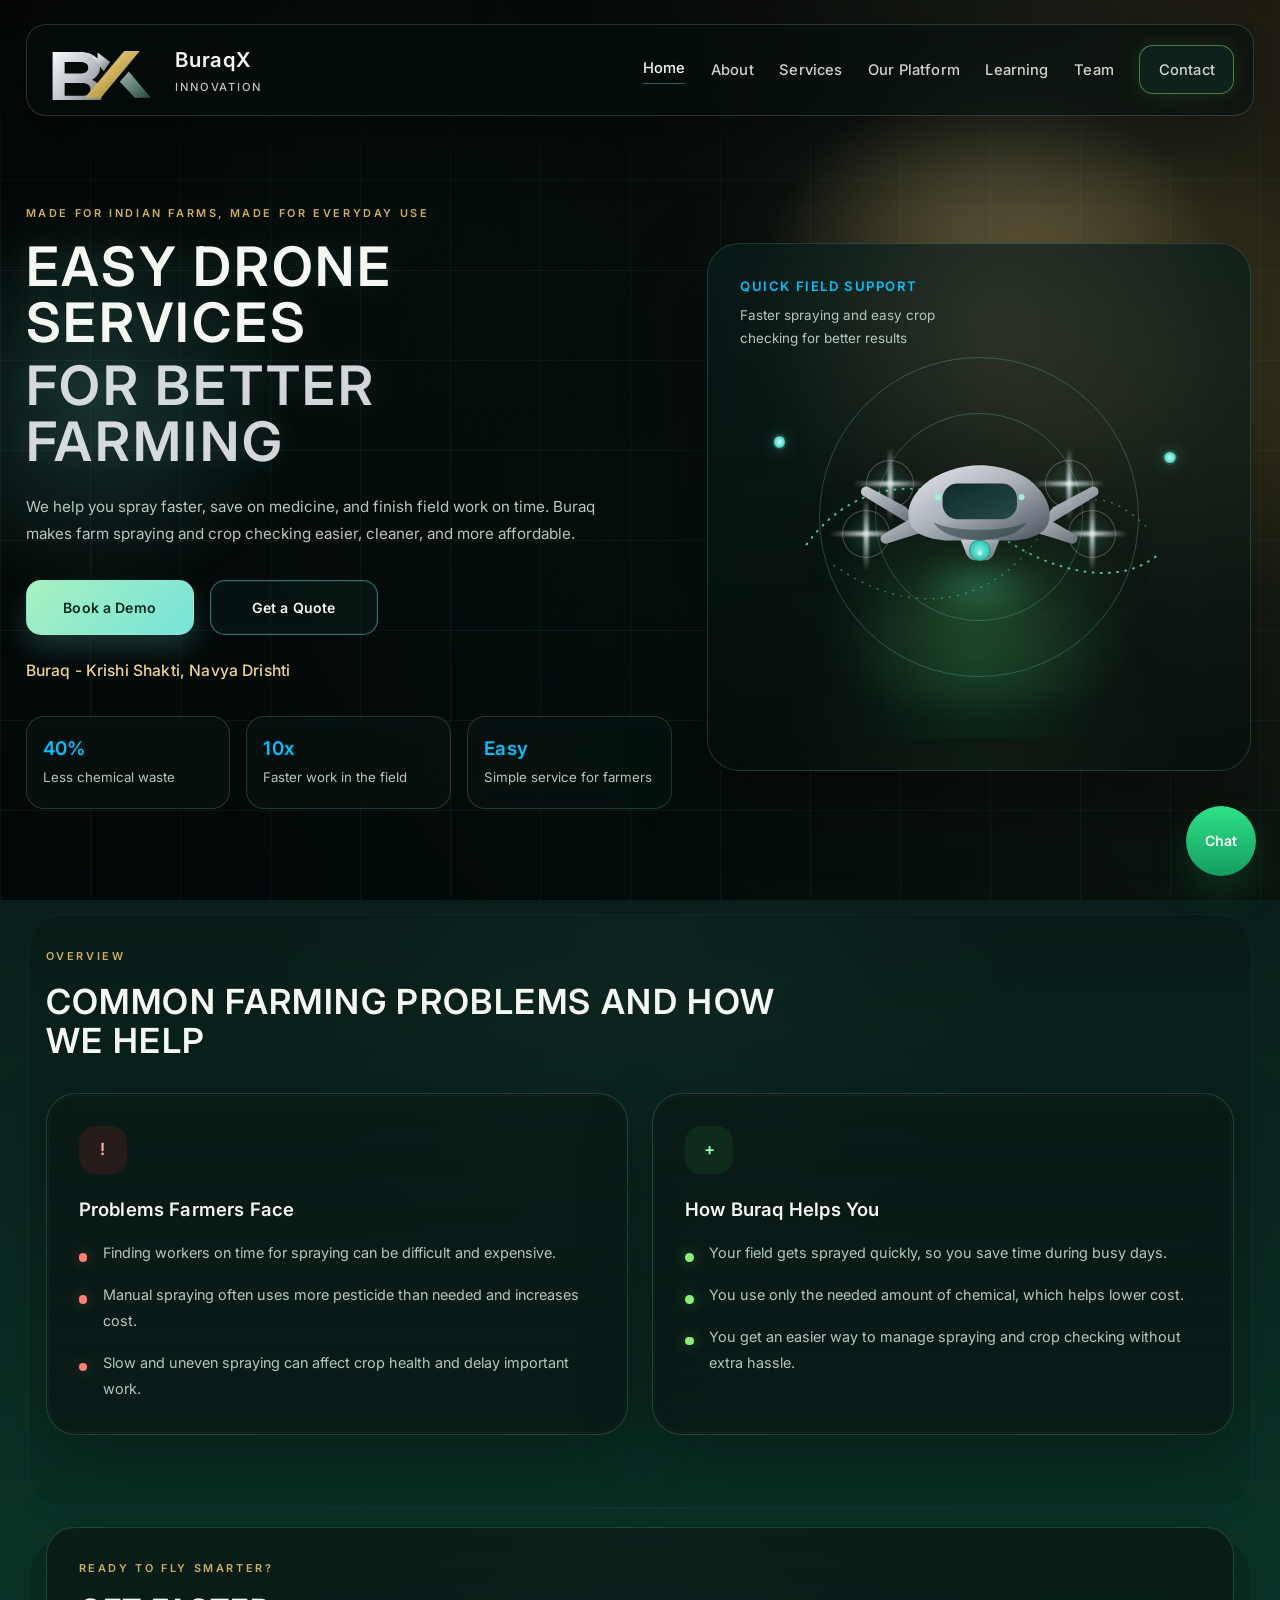
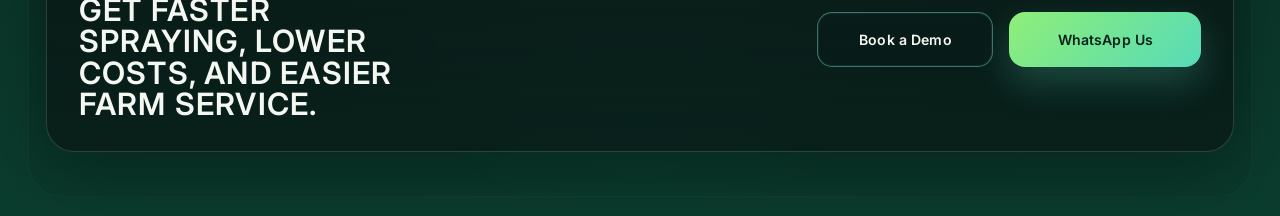
==== commit 9f10a782: "Updated website" ====
--- a/index.html
+++ b/index.html
@@ -6,10 +6,10 @@
   <title>Buraq Agri-Tech</title>
   <link rel="preconnect" href="https://fonts.googleapis.com">
   <link rel="preconnect" href="https://fonts.gstatic.com" crossorigin>
-  <link href="https://fonts.googleapis.com/css2?family=Orbitron:wght@500;700;800&family=Outfit:wght@400;500;700&family=Playfair+Display:ital,wght@0,600;1,600&display=swap" rel="stylesheet">
+  <link href="https://fonts.googleapis.com/css2?family=Inter:wght@400;500;600;700&display=swap" rel="stylesheet">
   <link rel="stylesheet" href="style.css">
 </head>
-<body>
+<body class="page-home">
   <div class="page-shell">
     <header class="hero hero-home">
       <div class="hero-bg"></div>
@@ -54,6 +54,8 @@
           <a href="index.html" class="is-active">Home</a>
           <a href="about.html">About</a>
           <a href="services.html">Services</a>
+          <a href="our-platform.html">Our Platform</a>
+          <a href="learning.html">Learning</a>
           <a href="team.html">Team</a>
           <a href="contact.html" class="nav-cta">Contact</a>
         </div>
@@ -95,28 +97,71 @@
         </div>
 
         <div class="hero-visual reveal reveal-delay">
-          <div class="drone-card">
+          <div class="drone-card hero-flight-card">
             <div class="scan-ring scan-ring-one"></div>
             <div class="scan-ring scan-ring-two"></div>
-            <div class="drone-body">
-              <span class="arm arm-top-left"></span>
-              <span class="arm arm-top-right"></span>
-              <span class="arm arm-bottom-left"></span>
-              <span class="arm arm-bottom-right"></span>
-              <span class="rotor rotor-top-left"></span>
-              <span class="rotor rotor-top-right"></span>
-              <span class="rotor rotor-bottom-left"></span>
-              <span class="rotor rotor-bottom-right"></span>
-              <span class="core"></span>
-              <span class="lens"></span>
-            </div>
-            <div class="field-hud">
-              <span class="hud-line hud-line-a"></span>
-              <span class="hud-line hud-line-b"></span>
-              <span class="hud-line hud-line-c"></span>
-              <span class="hud-dot hud-dot-a"></span>
-              <span class="hud-dot hud-dot-b"></span>
-              <span class="hud-dot hud-dot-c"></span>
+            <div class="flight-grid" aria-hidden="true"></div>
+            <svg class="flight-trail" viewBox="0 0 520 260" aria-hidden="true">
+              <defs>
+                <linearGradient id="trailGlow" x1="0%" y1="0%" x2="100%" y2="100%">
+                  <stop offset="0%" stop-color="rgba(0, 255, 156, 0)"></stop>
+                  <stop offset="25%" stop-color="rgba(0, 255, 156, 0.95)"></stop>
+                  <stop offset="65%" stop-color="rgba(0, 194, 255, 0.55)"></stop>
+                  <stop offset="100%" stop-color="rgba(0, 194, 255, 0)"></stop>
+                </linearGradient>
+                <filter id="trailBlur">
+                  <feGaussianBlur stdDeviation="1.2"></feGaussianBlur>
+                </filter>
+              </defs>
+              <path class="trail-path trail-path-main" d="M70 155 C 130 72, 225 86, 258 124 S 394 215, 454 168"></path>
+              <path class="trail-path trail-path-alt" d="M100 178 C 176 232, 262 228, 318 156 S 406 101, 446 138"></path>
+            </svg>
+            <span class="trail-node trail-node-start" aria-hidden="true"></span>
+            <span class="trail-node trail-node-end" aria-hidden="true"></span>
+            <div class="drone-flight" aria-hidden="true">
+              <div class="flight-shadow"></div>
+              <div class="drone-model">
+                <span class="flight-prop prop-front-left"></span>
+                <span class="flight-prop prop-front-right"></span>
+                <span class="flight-prop prop-back-left"></span>
+                <span class="flight-prop prop-back-right"></span>
+                <svg class="real-drone" viewBox="0 0 360 200" role="img" aria-label="Realistic agricultural drone">
+                  <defs>
+                    <linearGradient id="droneShell" x1="0%" y1="0%" x2="100%" y2="100%">
+                      <stop offset="0%" stop-color="#f5f7fb"></stop>
+                      <stop offset="48%" stop-color="#b3bac3"></stop>
+                      <stop offset="100%" stop-color="#4d5660"></stop>
+                    </linearGradient>
+                    <linearGradient id="droneMetal" x1="0%" y1="0%" x2="100%" y2="100%">
+                      <stop offset="0%" stop-color="#d5dae0"></stop>
+                      <stop offset="100%" stop-color="#6f7780"></stop>
+                    </linearGradient>
+                    <linearGradient id="droneGlass" x1="0%" y1="0%" x2="100%" y2="100%">
+                      <stop offset="0%" stop-color="#122d2b"></stop>
+                      <stop offset="100%" stop-color="#264e4c"></stop>
+                    </linearGradient>
+                    <radialGradient id="droneLight" cx="50%" cy="50%" r="60%">
+                      <stop offset="0%" stop-color="#87fff3"></stop>
+                      <stop offset="70%" stop-color="#3ad4be"></stop>
+                      <stop offset="100%" stop-color="#0b4138"></stop>
+                    </radialGradient>
+                  </defs>
+                  <g opacity="0.95">
+                    <path fill="url(#droneMetal)" d="M84 100 35 74c-7-4-14 5-8 11l55 33c9 5 17-8 8-11Z"></path>
+                    <path fill="url(#droneMetal)" d="M278 100 327 74c7-4 14 5 8 11l-55 33c-9 5-17-8-8-11Z"></path>
+                    <path fill="url(#droneMetal)" d="M108 105 54 136c-7 4-3 14 5 12l61-19c10-3 4-17-6-13Z"></path>
+                    <path fill="url(#droneMetal)" d="M252 105 306 136c7 4 3 14-5 12l-61-19c-10-3-4-17 6-13Z"></path>
+                    <path fill="url(#droneShell)" d="M108 70c18-16 49-25 73-25 25 0 57 9 72 25 13 13 20 25 20 40 0 21-15 31-45 34H135c-32-3-48-13-48-34 0-15 8-28 21-40Z"></path>
+                    <rect x="132" y="69" width="98" height="47" rx="20" fill="url(#droneGlass)"></rect>
+                    <path fill="url(#droneMetal)" d="M156 143h51l-7 18c-2 5-6 9-11 9h-15c-5 0-9-4-11-9l-7-18Z"></path>
+                    <circle cx="181" cy="157" r="14" fill="url(#droneLight)"></circle>
+                    <circle cx="126" cy="87" r="4" fill="#a7ffdd"></circle>
+                    <circle cx="236" cy="87" r="4" fill="#a7ffdd"></circle>
+                    <path fill="#1f3634" opacity="0.48" d="M120 120c13 7 37 10 61 10 24 0 49-3 62-10-11 15-29 21-62 24h-2c-31-3-49-9-59-24Z"></path>
+                    <circle cx="181" cy="161" r="3" fill="#d7fffb"></circle>
+                  </g>
+                </svg>
+              </div>
             </div>
             <div class="visual-caption">
               <p>Quick field support</p>
--- a/style.css
+++ b/style.css
@@ -24,13 +24,27 @@
 
 body {
   margin: 0;
-  font-family: "Outfit", sans-serif;
+  font-family: "Inter", sans-serif;
+  font-size: 0.97rem;
+  line-height: 1.65;
   color: var(--text);
   background:
     radial-gradient(circle at 15% 20%, rgba(0, 255, 156, 0.12), transparent 28%),
     radial-gradient(circle at 85% 22%, rgba(207, 175, 90, 0.16), transparent 24%),
     linear-gradient(180deg, #0a0a0a 0%, #091816 40%, #0b3d2e 100%);
   overflow-x: hidden;
+}
+
+body::before {
+  content: "";
+  position: fixed;
+  inset: 0;
+  z-index: -1;
+  background:
+    radial-gradient(circle at 18% 12%, rgba(255, 255, 255, 0.03), transparent 22%),
+    radial-gradient(circle at 78% 18%, rgba(0, 194, 255, 0.06), transparent 24%),
+    radial-gradient(circle at 50% 68%, rgba(0, 255, 156, 0.05), transparent 28%);
+  pointer-events: none;
 }
 
 a {
@@ -111,8 +125,9 @@
   border: 1px solid var(--line);
   border-radius: 20px;
   background: rgba(5, 14, 13, 0.58);
-  backdrop-filter: blur(18px);
-  box-shadow: var(--shadow);
+  backdrop-filter: blur(22px);
+  box-shadow: 0 20px 60px rgba(0, 0, 0, 0.34);
+  transition: transform 400ms ease, border-color 400ms ease, background 400ms ease, box-shadow 400ms ease;
 }
 
 .brand {
@@ -143,15 +158,17 @@
 }
 
 .brand-copy strong {
-  font-family: "Outfit", sans-serif;
-  font-size: 1.48rem;
-  letter-spacing: 0.05em;
+  font-family: "Inter", sans-serif;
+  font-size: 1.28rem;
+  font-weight: 600;
+  letter-spacing: 0.03em;
 }
 
 .brand-copy small {
   color: rgba(245, 247, 242, 0.78);
-  font-size: 0.76rem;
-  letter-spacing: 0.2em;
+  font-size: 0.7rem;
+  font-weight: 500;
+  letter-spacing: 0.16em;
   text-transform: uppercase;
 }
 
@@ -164,6 +181,9 @@
 
 .nav-links a {
   color: rgba(245, 247, 242, 0.84);
+  font-size: 0.92rem;
+  font-weight: 500;
+  letter-spacing: 0.01em;
   transition: color 180ms ease, transform 180ms ease;
 }
 
@@ -232,9 +252,9 @@
 .eyebrow {
   margin: 0 0 1rem;
   color: var(--saffron);
-  font-size: 0.74rem;
-  font-weight: 700;
-  letter-spacing: 0.28em;
+  font-size: 0.68rem;
+  font-weight: 600;
+  letter-spacing: 0.24em;
   text-transform: uppercase;
 }
 
@@ -242,16 +262,17 @@
 .section-heading h2,
 .footer-card h2 {
   margin: 0;
-  font-family: "Orbitron", sans-serif;
-  
-  line-height: 0.95;
+  font-family: "Inter", sans-serif;
+  font-weight: 600;
+  line-height: 1.02;
+  letter-spacing: 0.04em;
   text-transform: uppercase;
 }
 
 .hero-copy h1 {
   max-width: 12ch;
-  font-size: clamp(2.2rem, 5.1vw, 4.2rem);
-  letter-spacing: 0.03em;
+  font-size: clamp(1.85rem, 4.4vw, 3.4rem);
+  letter-spacing: 0.05em;
   text-shadow: 0 0 30px rgba(127, 231, 221, 0.14);
 }
 
@@ -265,8 +286,8 @@
   max-width: 38rem;
   margin: 1.5rem 0 0;
   color: var(--muted);
-  font-size: 1rem;
-  line-height: 1.75;
+  font-size: 0.95rem;
+  line-height: 1.8;
 }
 
 .hero-actions {
@@ -277,6 +298,7 @@
 }
 
 .btn {
+  position: relative;
   display: inline-flex;
   align-items: center;
   justify-content: center;
@@ -284,13 +306,28 @@
   padding: 0.95rem 1.5rem;
   border-radius: 15px;
   border: 1px solid transparent;
-  font-size: 0.95rem;
-  font-weight: 700;
-  transition: transform 220ms ease, box-shadow 220ms ease, border-color 220ms ease, background 220ms ease;
+  font-size: 0.88rem;
+  font-weight: 600;
+  letter-spacing: 0.01em;
+  overflow: hidden;
+  transition: transform 420ms ease, box-shadow 420ms ease, border-color 420ms ease, background 420ms ease;
+}
+
+.btn::after {
+  content: "";
+  position: absolute;
+  inset: 0;
+  background: linear-gradient(120deg, transparent 25%, rgba(255, 255, 255, 0.12) 50%, transparent 75%);
+  transform: translateX(-140%);
+  transition: transform 700ms ease;
 }
 
 .btn:hover {
-  transform: translateY(-2px);
+  transform: translateY(-3px);
+}
+
+.btn:hover::after {
+  transform: translateX(140%);
 }
 
 .btn-primary {
@@ -309,9 +346,11 @@
 .tagline {
   margin: 1.4rem 0 0;
   color: #f0d38b;
-  font-family: "Playfair Display", serif;
-  font-size: 1.2rem;
-  font-style: italic;
+  font-family: "Inter", sans-serif;
+  font-size: 0.98rem;
+  font-style: normal;
+  font-weight: 500;
+  letter-spacing: 0.01em;
 }
 
 .hero-stats {
@@ -335,18 +374,28 @@
   border: 1px solid var(--line);
   border-radius: 18px;
   background: rgba(8, 23, 20, 0.56);
+  transition: transform 450ms ease, border-color 450ms ease, background 450ms ease, box-shadow 450ms ease;
+}
+
+.hero-stats article:hover {
+  transform: translateY(-4px);
+  border-color: rgba(127, 231, 221, 0.28);
+  box-shadow: 0 20px 50px rgba(0, 0, 0, 0.24);
 }
 
 .hero-stats strong {
   display: block;
   color: var(--teal);
-  font-family: "Orbitron", sans-serif;
-  font-size: 1.45rem;
+  font-family: "Inter", sans-serif;
+  font-size: 1.18rem;
+  font-weight: 600;
+  letter-spacing: 0.02em;
 }
 
 .hero-stats span {
   color: var(--muted);
-  font-size: 0.88rem;
+  font-size: 0.83rem;
+  line-height: 1.65;
 }
 
 .hero-visual {
@@ -376,6 +425,7 @@
   border-radius: 50%;
   background: radial-gradient(circle, rgba(143, 238, 120, 0.18), transparent 68%);
   filter: blur(14px);
+  transition: transform 320ms ease, opacity 320ms ease;
 }
 
 .drone-body {
@@ -386,6 +436,8 @@
   height: 5rem;
   transform: translate(-50%, -50%);
   animation: floatDrone 4.4s ease-in-out infinite;
+  transition: transform 320ms ease, filter 320ms ease;
+  will-change: transform;
 }
 
 .core {
@@ -473,10 +525,197 @@
   background: rgba(240, 242, 246, 0.72);
   opacity: 0.62;
   animation: spinRotor 0.22s linear infinite;
+  transition: width 220ms ease, opacity 220ms ease;
 }
 
 .rotor::after {
   transform: translate(-50%, -50%) rotate(90deg);
+}
+
+.drone-card:hover .drone-body {
+  transform: translate(-50%, calc(-50% - 22px)) rotate(-4deg) scale(1.03);
+  filter: drop-shadow(0 18px 28px rgba(0, 0, 0, 0.28));
+}
+
+.drone-card:hover::before {
+  transform: scale(1.08);
+  opacity: 0.92;
+}
+
+.drone-card:hover .rotor::before,
+.drone-card:hover .rotor::after {
+  width: 3.8rem;
+  opacity: 0.9;
+}
+
+.drone-card:hover .scan-ring-one {
+  animation-duration: 2.2s;
+}
+
+.drone-card:hover .scan-ring-two {
+  animation-duration: 2.2s;
+  animation-delay: 0.5s;
+}
+
+.hero-flight-card::after {
+  content: "";
+  position: absolute;
+  inset: 1.4rem;
+  border-radius: 24px;
+  background-image:
+    linear-gradient(rgba(127, 231, 221, 0.05) 1px, transparent 1px),
+    linear-gradient(90deg, rgba(127, 231, 221, 0.05) 1px, transparent 1px);
+  background-size: 78px 78px;
+  opacity: 0.32;
+  pointer-events: none;
+  animation: gridDrift 12s ease-in-out infinite alternate;
+}
+
+.flight-grid {
+  position: absolute;
+  inset: 5.2rem 2rem 2rem;
+  border-radius: 26px;
+  background:
+    radial-gradient(circle at 50% 80%, rgba(0, 255, 156, 0.12), transparent 34%),
+    radial-gradient(circle at 48% 44%, rgba(255, 255, 255, 0.03), transparent 22%);
+  opacity: 0.7;
+  pointer-events: none;
+}
+
+.drone-flight {
+  position: absolute;
+  left: 50%;
+  top: 50%;
+  width: 18rem;
+  height: 9.5rem;
+  transform: translate(-50%, -50%);
+  pointer-events: none;
+  animation: droneLoopFlight 14s ease-in-out infinite;
+}
+
+.drone-model {
+  position: absolute;
+  inset: 0;
+  filter: drop-shadow(0 18px 24px rgba(0, 0, 0, 0.34));
+}
+
+.real-drone {
+  position: absolute;
+  inset: 0;
+  width: 100%;
+  height: 100%;
+}
+
+.flight-prop {
+  position: absolute;
+  width: 3rem;
+  height: 3rem;
+  margin: -1.5rem 0 0 -1.5rem;
+  border-radius: 50%;
+  border: 1px solid rgba(220, 233, 228, 0.28);
+  background: radial-gradient(circle, rgba(108, 237, 196, 0.16), rgba(8, 24, 21, 0.06) 70%);
+  backdrop-filter: blur(2px);
+}
+
+.flight-prop::before,
+.flight-prop::after {
+  content: "";
+  position: absolute;
+  left: 50%;
+  top: 50%;
+  width: 4.6rem;
+  height: 0.34rem;
+  border-radius: 999px;
+  background: linear-gradient(90deg, rgba(255, 255, 255, 0), rgba(235, 240, 245, 0.9), rgba(255, 255, 255, 0));
+  transform: translate(-50%, -50%);
+  filter: blur(1.3px);
+  opacity: 0.88;
+  animation: propSpin 0.13s linear infinite;
+}
+
+.flight-prop::after {
+  transform: translate(-50%, -50%) rotate(90deg);
+}
+
+.prop-front-left {
+  left: 3.4rem;
+  top: 3.3rem;
+}
+
+.prop-front-right {
+  left: 14.6rem;
+  top: 3.3rem;
+}
+
+.prop-back-left {
+  left: 1.95rem;
+  top: 6.45rem;
+}
+
+.prop-back-right {
+  left: 16.05rem;
+  top: 6.45rem;
+}
+
+.flight-shadow {
+  position: absolute;
+  left: 50%;
+  bottom: -1.6rem;
+  width: 9.8rem;
+  height: 2.9rem;
+  transform: translateX(-50%);
+  border-radius: 50%;
+  background: radial-gradient(circle, rgba(78, 255, 193, 0.2), rgba(8, 18, 17, 0.02) 72%);
+  filter: blur(10px);
+  animation: shadowFloat 12s ease-in-out infinite;
+}
+
+.flight-trail {
+  position: absolute;
+  inset: 4.8rem 2.15rem 3rem;
+  width: calc(100% - 4.3rem);
+  height: calc(100% - 7.8rem);
+  overflow: visible;
+  pointer-events: none;
+}
+
+.trail-path {
+  fill: none;
+  stroke: rgba(109, 242, 196, 0.8);
+  stroke-linecap: round;
+  stroke-dasharray: 1 8;
+  filter: drop-shadow(0 0 5px rgba(109, 242, 196, 0.24));
+  animation: trailPulse 8s linear infinite;
+}
+
+.trail-path-main {
+  stroke-width: 2.2;
+}
+
+.trail-path-alt {
+  stroke-width: 1.6;
+  opacity: 0.54;
+  animation-duration: 10s;
+}
+
+.trail-node {
+  position: absolute;
+  width: 0.72rem;
+  height: 0.72rem;
+  border-radius: 50%;
+  background: radial-gradient(circle, #cffff9 0%, #53dbc3 58%, #0d544a 100%);
+  box-shadow: 0 0 0 2px rgba(127, 231, 221, 0.14), 0 0 18px rgba(83, 219, 195, 0.45);
+  pointer-events: none;
+}
+
+.trail-node-start {
+  left: 4.1rem;
+  top: 12rem;
+}
+
+.trail-node-end {
+  right: 4.65rem;
+  top: 13rem;
 }
 
 .rotor-top-left {
@@ -587,22 +826,53 @@
 .visual-caption p {
   margin: 0;
   color: var(--teal);
-  font-family: "Orbitron", sans-serif;
-  font-size: 0.95rem;
+  font-family: "Inter", sans-serif;
+  font-size: 0.82rem;
+  font-weight: 600;
   text-transform: uppercase;
-  letter-spacing: 0.08em;
+  letter-spacing: 0.12em;
 }
 
 .visual-caption span {
   display: block;
   margin-top: 0.4rem;
   color: var(--muted);
-  font-size: 0.9rem;
-  line-height: 1.6;
+  font-size: 0.84rem;
+  line-height: 1.72;
 }
 
 .section {
-  padding: 2rem clamp(1.25rem, 2vw, 2rem) 5rem;
+  padding: 3rem clamp(1.25rem, 2vw, 2rem) 5.75rem;
+  isolation: isolate;
+}
+
+.section::before {
+  content: "";
+  position: absolute;
+  inset: 0.9rem 0.5rem 1.2rem;
+  z-index: -1;
+  border: 1px solid rgba(127, 231, 221, 0.05);
+  border-radius: 34px;
+  background:
+    linear-gradient(180deg, rgba(10, 20, 19, 0.22), rgba(10, 20, 19, 0.04)),
+    radial-gradient(circle at 50% 0%, rgba(127, 231, 221, 0.05), transparent 44%);
+  opacity: 0.9;
+  pointer-events: none;
+}
+
+.section + .section {
+  margin-top: 0.5rem;
+}
+
+.section + .section::after {
+  content: "";
+  position: absolute;
+  left: 8%;
+  right: 8%;
+  top: -0.1rem;
+  height: 1px;
+  background: linear-gradient(90deg, transparent, rgba(127, 231, 221, 0.14), transparent);
+  pointer-events: none;
 }
 
 .section-heading {
@@ -611,8 +881,8 @@
 }
 
 .section-heading h2 {
-  font-size: clamp(1.7rem, 3.2vw, 2.75rem);
-  line-height: 1.05;
+  font-size: clamp(1.45rem, 2.7vw, 2.2rem);
+  line-height: 1.14;
 }
 
 .feature-grid,
@@ -631,6 +901,12 @@
 .problem-layout,
 .solution-layout {
   grid-template-columns: repeat(2, minmax(0, 1fr));
+}
+
+.mentor-layout {
+  display: grid;
+  grid-template-columns: 1.04fr 0.96fr;
+  gap: 1.5rem;
 }
 
 .feature-grid {
@@ -646,7 +922,8 @@
   position: relative;
   border: 1px solid var(--line);
   background: linear-gradient(180deg, rgba(10, 25, 22, 0.82), rgba(8, 18, 18, 0.62));
-  box-shadow: var(--shadow);
+  box-shadow: 0 24px 70px rgba(0, 0, 0, 0.28);
+  transition: transform 480ms ease, border-color 480ms ease, box-shadow 480ms ease, background 480ms ease;
 }
 
 .glass-card {
@@ -662,6 +939,22 @@
   inset: 1px;
   border-radius: inherit;
   border: 1px solid rgba(255, 255, 255, 0.03);
+  pointer-events: none;
+}
+
+.glass-card::before,
+.service-card::before,
+.footer-card::before,
+.step-card::before,
+.partners-card::before,
+.team-card::before {
+  content: "";
+  position: absolute;
+  inset: 0;
+  border-radius: inherit;
+  background: radial-gradient(circle at top, rgba(127, 231, 221, 0.08), transparent 42%);
+  opacity: 0;
+  transition: opacity 480ms ease;
   pointer-events: none;
 }
 
@@ -673,9 +966,9 @@
   height: 3rem;
   border-radius: 1rem;
   margin-bottom: 1.25rem;
-  font-family: "Orbitron", sans-serif;
-  font-size: 1.25rem;
-  font-weight: 800;
+  font-family: "Inter", sans-serif;
+  font-size: 1.05rem;
+  font-weight: 600;
 }
 
 .problem-icon {
@@ -691,8 +984,10 @@
 .glass-card h3,
 .service-card h3 {
   margin: 0 0 1rem;
-  font-family: "Orbitron", sans-serif;
-  font-size: 1.35rem;
+  font-family: "Inter", sans-serif;
+  font-size: 1.16rem;
+  font-weight: 600;
+  letter-spacing: 0.01em;
 }
 
 .glass-card ul {
@@ -706,8 +1001,8 @@
   padding-left: 1.5rem;
   margin-top: 1rem;
   color: var(--muted);
-  font-size: 0.95rem;
-  line-height: 1.7;
+  font-size: 0.9rem;
+  line-height: 1.8;
 }
 
 .glass-card li::before {
@@ -736,6 +1031,8 @@
 
 .story-media,
 .story-copy,
+.mentor-media,
+.mentor-copy,
 .problem-video,
 .problem-details,
 .solution-copy {
@@ -743,8 +1040,403 @@
 }
 
 .story-media,
+.mentor-media,
 .problem-video {
   overflow: hidden;
+}
+
+.mentor-media,
+.mentor-copy {
+  min-height: 100%;
+}
+
+.mentor-video-shell {
+  position: relative;
+  width: 100%;
+  margin-top: 1.4rem;
+  padding-top: 62%;
+  border-radius: 28px;
+  overflow: hidden;
+  border: 1px solid rgba(127, 231, 221, 0.18);
+  background:
+    linear-gradient(180deg, rgba(8, 22, 20, 0.92), rgba(8, 18, 17, 0.58)),
+    radial-gradient(circle at top, rgba(0, 194, 255, 0.12), transparent 40%);
+  box-shadow: 0 0 0 1px rgba(127, 231, 221, 0.06), 0 20px 55px rgba(0, 0, 0, 0.28);
+  transition: transform 420ms ease, border-color 420ms ease, box-shadow 420ms ease;
+}
+
+.mentor-video-shell iframe,
+.mentor-video {
+  position: absolute;
+  inset: 0;
+  width: 100%;
+  height: 100%;
+  border: 0;
+}
+
+.mentor-video {
+  display: block;
+  object-fit: cover;
+  transform: scale(1.01);
+}
+
+.mentor-video-shell:hover {
+  transform: scale(1.015);
+  border-color: rgba(127, 231, 221, 0.28);
+  box-shadow: 0 0 0 1px rgba(127, 231, 221, 0.1), 0 24px 62px rgba(0, 0, 0, 0.34);
+}
+
+.mentor-video-overlay {
+  position: absolute;
+  inset: 0;
+  display: flex;
+  align-items: flex-end;
+  justify-content: space-between;
+  gap: 1rem;
+  padding: 1.15rem;
+  background:
+    linear-gradient(180deg, rgba(4, 12, 11, 0.04), rgba(4, 12, 11, 0.12) 45%, rgba(4, 12, 11, 0.72) 100%);
+  pointer-events: none;
+}
+
+.mentor-video-overlay p {
+  margin: 0;
+  max-width: 15ch;
+  color: rgba(245, 247, 242, 0.96);
+  font-size: 0.95rem;
+  font-weight: 600;
+  line-height: 1.35;
+  letter-spacing: 0.02em;
+}
+
+.mentor-play-button {
+  position: relative;
+  display: inline-flex;
+  width: 3.2rem;
+  height: 3.2rem;
+  border-radius: 50%;
+  border: 1px solid rgba(127, 231, 221, 0.24);
+  background: rgba(5, 18, 17, 0.48);
+  backdrop-filter: blur(14px);
+  box-shadow: 0 0 18px rgba(0, 194, 255, 0.16);
+}
+
+.mentor-play-button::before {
+  content: "";
+  position: absolute;
+  left: 50%;
+  top: 50%;
+  width: 0;
+  height: 0;
+  transform: translate(-40%, -50%);
+  border-top: 0.45rem solid transparent;
+  border-bottom: 0.45rem solid transparent;
+  border-left: 0.72rem solid rgba(245, 247, 242, 0.92);
+}
+
+.mentor-copy {
+  display: grid;
+  align-content: center;
+}
+
+.mentor-copy h3 {
+  max-width: 15ch;
+}
+
+.architecture-subheading {
+  max-width: 38rem;
+  margin: 0.9rem 0 0;
+  color: var(--muted);
+  font-size: 0.92rem;
+  line-height: 1.8;
+}
+
+.architecture-timeline {
+  position: relative;
+  display: grid;
+  gap: 1.5rem;
+  margin-top: 2.4rem;
+  padding: 0.5rem 0 0.5rem;
+}
+
+.architecture-line {
+  position: absolute;
+  left: 50%;
+  top: 0.5rem;
+  bottom: 0.5rem;
+  width: 2px;
+  transform: translateX(-50%);
+  background: linear-gradient(180deg, rgba(0, 194, 255, 0.08), rgba(127, 231, 221, 0.42), rgba(143, 238, 120, 0.1));
+  box-shadow: 0 0 18px rgba(0, 194, 255, 0.14);
+}
+
+.architecture-line::before {
+  content: "";
+  position: absolute;
+  left: 50%;
+  top: 0;
+  bottom: 0;
+  width: 12px;
+  transform: translateX(-50%);
+  background: linear-gradient(180deg, rgba(0, 194, 255, 0.05), rgba(127, 231, 221, 0.12), rgba(143, 238, 120, 0.03));
+  filter: blur(10px);
+}
+
+.architecture-row {
+  position: relative;
+  display: grid;
+  grid-template-columns: 1fr auto 1fr;
+  align-items: center;
+  min-height: 11rem;
+}
+
+.architecture-row-left .architecture-card {
+  grid-column: 1;
+  margin-right: 3.25rem;
+}
+
+.architecture-row-right .architecture-card {
+  grid-column: 3;
+  margin-left: 3.25rem;
+}
+
+.architecture-node {
+  position: relative;
+  z-index: 1;
+  grid-column: 2;
+  display: inline-flex;
+  align-items: center;
+  justify-content: center;
+  width: 3.65rem;
+  height: 3.65rem;
+  border-radius: 50%;
+  border: 1px solid rgba(127, 231, 221, 0.22);
+  background: radial-gradient(circle at 30% 30%, rgba(0, 194, 255, 0.26), rgba(8, 18, 17, 0.96));
+  box-shadow: 0 0 0 10px rgba(127, 231, 221, 0.03), 0 0 24px rgba(0, 194, 255, 0.14);
+}
+
+.architecture-node span {
+  color: rgba(245, 247, 242, 0.96);
+  font-size: 0.92rem;
+  font-weight: 600;
+  letter-spacing: 0.04em;
+}
+
+.architecture-card {
+  min-height: auto;
+  padding: 1.5rem;
+  overflow: hidden;
+}
+
+.architecture-card::after {
+  content: "";
+  position: absolute;
+  top: 50%;
+  width: 3rem;
+  height: 1px;
+  background: linear-gradient(90deg, rgba(127, 231, 221, 0.26), transparent);
+}
+
+.architecture-row-left .architecture-card::after {
+  right: -3rem;
+}
+
+.architecture-row-right .architecture-card::after {
+  left: -3rem;
+  transform: rotate(180deg);
+}
+
+.architecture-icon {
+  display: inline-flex;
+  align-items: center;
+  justify-content: center;
+  width: 3rem;
+  height: 3rem;
+  margin-bottom: 1rem;
+  border-radius: 1rem;
+  color: var(--teal);
+  background: rgba(0, 194, 255, 0.08);
+  border: 1px solid rgba(0, 194, 255, 0.16);
+  font-size: 0.74rem;
+  font-weight: 600;
+  letter-spacing: 0.1em;
+}
+
+.architecture-card h3 {
+  margin-bottom: 0.75rem;
+}
+
+.architecture-card p {
+  margin: 0;
+  color: var(--muted);
+  font-size: 0.9rem;
+  line-height: 1.8;
+}
+
+.architecture-node-reveal {
+  transform: scale(0.82);
+  transition-duration: 700ms;
+}
+
+.architecture-node-reveal.is-visible {
+  transform: scale(1);
+}
+
+.architecture-slide-left {
+  transform: translate3d(-32px, 0, 0);
+  transition-duration: 900ms;
+}
+
+.architecture-slide-right {
+  transform: translate3d(32px, 0, 0);
+  transition-duration: 900ms;
+}
+
+.architecture-slide-left.is-visible,
+.architecture-slide-right.is-visible {
+  transform: translate3d(0, 0, 0);
+}
+
+.architecture-strip {
+  display: grid;
+  grid-template-columns: repeat(4, minmax(0, 1fr));
+  gap: 0;
+  margin-top: 2.2rem;
+  border: 1px solid rgba(127, 231, 221, 0.12);
+  border-radius: 24px;
+  background:
+    linear-gradient(180deg, rgba(8, 20, 19, 0.76), rgba(8, 18, 17, 0.48)),
+    radial-gradient(circle at top, rgba(127, 231, 221, 0.06), transparent 45%);
+  overflow: hidden;
+}
+
+.architecture-strip-item {
+  position: relative;
+  display: grid;
+  justify-items: center;
+  gap: 0.75rem;
+  padding: 1.25rem 1rem;
+  text-align: center;
+}
+
+.architecture-strip-item:not(:last-child)::after {
+  content: "";
+  position: absolute;
+  right: 0;
+  top: 50%;
+  width: calc(100% - 2.2rem);
+  height: 1px;
+  transform: translate(50%, -50%);
+  background: linear-gradient(90deg, rgba(127, 231, 221, 0.22), rgba(127, 231, 221, 0.06));
+}
+
+.architecture-strip-dot {
+  position: relative;
+  z-index: 1;
+  width: 0.9rem;
+  height: 0.9rem;
+  border-radius: 50%;
+  background: radial-gradient(circle, #cffff9 0%, #53dbc3 58%, #0d544a 100%);
+  box-shadow: 0 0 0 6px rgba(127, 231, 221, 0.04), 0 0 18px rgba(83, 219, 195, 0.32);
+}
+
+.architecture-strip-item strong {
+  font-size: 0.82rem;
+  font-weight: 600;
+  letter-spacing: 0.04em;
+  text-transform: uppercase;
+}
+
+.mentor-card {
+  margin-top: 1.6rem;
+  padding: 1.35rem;
+  border: 1px solid rgba(127, 231, 221, 0.14);
+  border-radius: 24px;
+  background:
+    linear-gradient(180deg, rgba(9, 22, 20, 0.76), rgba(8, 18, 18, 0.54)),
+    radial-gradient(circle at top right, rgba(0, 194, 255, 0.08), transparent 38%);
+  box-shadow: 0 18px 44px rgba(0, 0, 0, 0.2);
+  transition: transform 420ms ease, border-color 420ms ease, box-shadow 420ms ease;
+}
+
+.mentor-card:hover {
+  transform: translateY(-5px);
+  border-color: rgba(127, 231, 221, 0.28);
+  box-shadow: 0 24px 56px rgba(0, 0, 0, 0.28);
+}
+
+.mentor-card-top {
+  display: grid;
+  grid-template-columns: auto 1fr;
+  gap: 1rem;
+  align-items: center;
+}
+
+.mentor-avatar {
+  display: inline-flex;
+  align-items: center;
+  justify-content: center;
+  width: 3.35rem;
+  height: 3.35rem;
+  border-radius: 1rem;
+  color: var(--teal);
+  background: rgba(0, 194, 255, 0.1);
+  border: 1px solid rgba(0, 194, 255, 0.18);
+  font-size: 0.88rem;
+  font-weight: 600;
+  letter-spacing: 0.08em;
+}
+
+.mentor-card-top strong {
+  display: block;
+  font-size: 1rem;
+  font-weight: 600;
+}
+
+.mentor-card-top p,
+.mentor-note {
+  margin: 0;
+  color: var(--muted);
+  font-size: 0.9rem;
+  line-height: 1.75;
+}
+
+.mentor-card-top p {
+  margin-top: 0.25rem;
+}
+
+.mentor-card-top span {
+  display: inline-block;
+  margin-top: 0.45rem;
+  color: rgba(245, 247, 242, 0.88);
+  font-size: 0.78rem;
+  font-weight: 500;
+  letter-spacing: 0.06em;
+  text-transform: uppercase;
+}
+
+.mentor-note {
+  margin-top: 1rem;
+  padding-top: 1rem;
+  border-top: 1px solid rgba(127, 231, 221, 0.1);
+}
+
+.video-zoom-in {
+  transform: translate3d(0, 28px, 0) scale(0.94);
+  transition-duration: 900ms;
+}
+
+.video-zoom-in.is-visible {
+  transform: translate3d(0, 0, 0) scale(1);
+}
+
+.content-slide-right {
+  transform: translate3d(36px, 0, 0);
+  transition-duration: 900ms;
+}
+
+.content-slide-right.is-visible {
+  transform: translate3d(0, 0, 0);
 }
 
 .story-badge {
@@ -753,9 +1445,10 @@
   border: 1px solid rgba(127, 231, 221, 0.28);
   border-radius: 999px;
   color: var(--teal);
-  font-family: "Orbitron", sans-serif;
-  font-size: 0.72rem;
-  letter-spacing: 0.18em;
+  font-family: "Inter", sans-serif;
+  font-size: 0.66rem;
+  font-weight: 600;
+  letter-spacing: 0.16em;
   text-transform: uppercase;
 }
 
@@ -806,9 +1499,10 @@
 
 .story-core span {
   color: var(--text);
-  font-family: "Orbitron", sans-serif;
-  font-size: 0.74rem;
-  letter-spacing: 0.12em;
+  font-family: "Inter", sans-serif;
+  font-size: 0.68rem;
+  font-weight: 600;
+  letter-spacing: 0.1em;
   text-transform: uppercase;
 }
 
@@ -816,15 +1510,18 @@
 .problem-details p,
 .solution-copy p {
   color: var(--muted);
-  line-height: 1.8;
+  font-size: 0.92rem;
+  line-height: 1.82;
 }
 
 .story-copy h3,
 .problem-details h3 {
   margin: 0 0 1rem;
-  font-family: "Orbitron", sans-serif;
-  font-size: 1.5rem;
-  line-height: 1.15;
+  font-family: "Inter", sans-serif;
+  font-size: 1.26rem;
+  font-weight: 600;
+  line-height: 1.24;
+  letter-spacing: 0.01em;
 }
 
 .video-shell {
@@ -871,15 +1568,17 @@
   border-radius: 1rem;
   color: #ffb0a5;
   background: rgba(142, 35, 35, 0.18);
-  font-family: "Orbitron", sans-serif;
-  font-size: 0.8rem;
-  letter-spacing: 0.14em;
+  font-family: "Inter", sans-serif;
+  font-size: 0.72rem;
+  font-weight: 600;
+  letter-spacing: 0.12em;
 }
 
 .issue-item strong {
   display: block;
   margin-bottom: 0.45rem;
-  font-size: 1rem;
+  font-size: 0.96rem;
+  font-weight: 600;
 }
 
 .issue-item p {
@@ -905,9 +1604,10 @@
   color: var(--teal);
   background: rgba(0, 194, 255, 0.1);
   border: 1px solid rgba(0, 194, 255, 0.18);
-  font-family: "Orbitron", sans-serif;
-  font-size: 0.82rem;
-  letter-spacing: 0.12em;
+  font-family: "Inter", sans-serif;
+  font-size: 0.72rem;
+  font-weight: 600;
+  letter-spacing: 0.1em;
 }
 
 .process-steps {
@@ -925,18 +1625,22 @@
 .partners-card:hover {
   transform: translateY(-4px);
   border-color: rgba(127, 231, 221, 0.3);
+  box-shadow: 0 28px 82px rgba(0, 0, 0, 0.34);
 }
 
 .step-card h3 {
   margin: 1rem 0 0.75rem;
-  font-family: "Orbitron", sans-serif;
-  font-size: 1.1rem;
+  font-family: "Inter", sans-serif;
+  font-size: 1rem;
+  font-weight: 600;
+  letter-spacing: 0.01em;
 }
 
 .step-card p {
   margin: 0;
   color: var(--muted);
-  line-height: 1.7;
+  font-size: 0.9rem;
+  line-height: 1.8;
 }
 
 .partners-card {
@@ -956,9 +1660,10 @@
   border-radius: 20px;
   background: rgba(8, 20, 19, 0.5);
   color: rgba(245, 247, 242, 0.82);
-  font-family: "Orbitron", sans-serif;
-  font-size: 0.85rem;
-  letter-spacing: 0.14em;
+  font-family: "Inter", sans-serif;
+  font-size: 0.76rem;
+  font-weight: 600;
+  letter-spacing: 0.1em;
   text-align: center;
 }
 
@@ -975,9 +1680,11 @@
 .contact-form-card h3,
 .contact-info-card h3 {
   margin: 0 0 1.25rem;
-  font-family: "Orbitron", sans-serif;
-  font-size: 1.35rem;
-  line-height: 1.2;
+  font-family: "Inter", sans-serif;
+  font-size: 1.15rem;
+  font-weight: 600;
+  line-height: 1.32;
+  letter-spacing: 0.01em;
 }
 
 .contact-form {
@@ -992,7 +1699,8 @@
 
 .contact-form span {
   color: rgba(245, 247, 242, 0.88);
-  font-size: 0.9rem;
+  font-size: 0.84rem;
+  font-weight: 500;
 }
 
 .contact-form input,
@@ -1049,13 +1757,17 @@
 
 .team-copy h3 {
   margin: 0;
-  font-family: "Orbitron", sans-serif;
-  font-size: 1.15rem;
+  font-family: "Inter", sans-serif;
+  font-size: 1.02rem;
+  font-weight: 600;
+  letter-spacing: 0.01em;
 }
 
 .team-copy p {
   margin: 0.6rem 0 0;
   color: var(--muted);
+  font-size: 0.9rem;
+  line-height: 1.7;
 }
 
 .service-card {
@@ -1069,22 +1781,33 @@
 .glass-card:hover {
   transform: translateY(-4px);
   border-color: rgba(127, 231, 221, 0.3);
+  box-shadow: 0 28px 82px rgba(0, 0, 0, 0.34);
+}
+
+.glass-card:hover::before,
+.service-card:hover::before,
+.footer-card:hover::before,
+.step-card:hover::before,
+.partners-card:hover::before,
+.team-card:hover::before {
+  opacity: 1;
 }
 
 .service-number {
   display: inline-block;
   margin-bottom: 1rem;
   color: rgba(127, 231, 221, 0.82);
-  font-family: "Orbitron", sans-serif;
-  font-size: 0.84rem;
-  letter-spacing: 0.22em;
+  font-family: "Inter", sans-serif;
+  font-size: 0.72rem;
+  font-weight: 600;
+  letter-spacing: 0.18em;
 }
 
 .service-card p {
   margin: 0;
   color: var(--muted);
-  font-size: 0.95rem;
-  line-height: 1.75;
+  font-size: 0.9rem;
+  line-height: 1.82;
 }
 
 .service-detail {
@@ -1100,7 +1823,8 @@
   border-radius: 18px;
   background: rgba(40, 28, 12, 0.2);
   color: #e8d5a6;
-  font-size: 0.95rem;
+  font-size: 0.88rem;
+  line-height: 1.75;
   text-align: center;
 }
 
@@ -1115,6 +1839,7 @@
   gap: 1.5rem;
   padding: 2rem;
   border-radius: 28px;
+  overflow: hidden;
 }
 
 .footer-actions {
@@ -1151,13 +1876,16 @@
 
 .pricing-table th {
   color: var(--text);
-  font-family: "Orbitron", sans-serif;
-  font-size: 0.95rem;
+  font-family: "Inter", sans-serif;
+  font-size: 0.86rem;
+  font-weight: 600;
+  letter-spacing: 0.02em;
 }
 
 .pricing-table td {
   color: var(--muted);
-  line-height: 1.7;
+  font-size: 0.9rem;
+  line-height: 1.8;
 }
 
 .pricing-table td:first-child {
@@ -1194,7 +1922,7 @@
 
 .footer-card h2 {
   max-width: 18ch;
-  font-size: clamp(1.55rem, 2.9vw, 2.45rem);
+  font-size: clamp(1.32rem, 2.4vw, 1.95rem);
 }
 
 .whatsapp-btn,
@@ -1202,8 +1930,9 @@
   display: inline-flex;
   align-items: center;
   justify-content: center;
-  font-size: 0.95rem;
-  font-weight: 700;
+  font-size: 0.88rem;
+  font-weight: 600;
+  letter-spacing: 0.01em;
 }
 
 .whatsapp-btn {
@@ -1230,8 +1959,8 @@
 
 .reveal {
   opacity: 0;
-  transform: translateY(24px);
-  transition: opacity 700ms ease, transform 700ms ease;
+  transform: translate3d(0, 34px, 0) scale(0.985);
+  transition: opacity 1100ms cubic-bezier(0.22, 1, 0.36, 1), transform 1100ms cubic-bezier(0.22, 1, 0.36, 1);
 }
 
 .reveal-delay {
@@ -1244,7 +1973,105 @@
 
 .reveal.is-visible {
   opacity: 1;
-  transform: translateY(0);
+  transform: translate3d(0, 0, 0) scale(1);
+}
+
+body.page-home .reveal {
+  transform: translate3d(0, 30px, 0) scale(0.94);
+  transition-duration: 1000ms;
+}
+
+body.page-home .reveal.is-visible {
+  transform: translate3d(0, 0, 0) scale(1);
+}
+
+body.page-services .reveal {
+  transform: translate3d(-34px, 0, 0);
+  transition-duration: 820ms;
+}
+
+body.page-services .reveal.reveal-delay,
+body.page-services .reveal.service-slide-right {
+  transform: translate3d(34px, 0, 0);
+}
+
+body.page-services .reveal.is-visible {
+  transform: translate3d(0, 0, 0);
+}
+
+body.page-learning .reveal {
+  transform: translate3d(0, 26px, 0);
+  transition-duration: 920ms;
+}
+
+body.page-learning .reveal.is-visible {
+  transform: translate3d(0, 0, 0);
+}
+
+body.page-contact .reveal {
+  transform: translate3d(0, 0, 0);
+  transition-duration: 700ms;
+}
+
+body.page-contact .reveal.is-visible {
+  transform: translate3d(0, 0, 0);
+}
+
+body.page-home .hero-glow,
+body.page-home .hero-grid,
+body.page-home .hero-stats article {
+  animation: floatSoft 8.5s ease-in-out infinite;
+}
+
+body.page-home .hero-glow-right {
+  animation-delay: 1.4s;
+}
+
+body.page-home .hero-stats article:nth-child(2) {
+  animation-delay: 0.8s;
+}
+
+body.page-home .hero-stats article:nth-child(3) {
+  animation-delay: 1.6s;
+}
+
+body.page-services .service-card {
+  transition: transform 520ms ease, border-color 520ms ease, box-shadow 520ms ease, background 520ms ease;
+}
+
+body.page-services .service-card:hover {
+  transform: translateY(-8px);
+}
+
+body.page-learning .learning-core,
+body.page-learning .learning-orbit,
+body.page-learning .story-core,
+body.page-learning .benefit-icon {
+  animation: floatSoft 7.8s ease-in-out infinite;
+}
+
+body.page-learning .learning-orbit.orbit-two,
+body.page-learning .benefit-grid .benefit-card:nth-child(2) .benefit-icon,
+body.page-learning .learning-topics-grid .service-card:nth-child(2) {
+  animation-delay: 1.1s;
+}
+
+body.page-learning .learning-topics-grid .service-card,
+body.page-learning .learning-highlights-grid .benefit-card {
+  transition-duration: 900ms;
+}
+
+body.page-contact .contact-form-card,
+body.page-contact .contact-info-card {
+  transition-duration: 700ms;
+}
+
+.float-soft {
+  animation: floatSoft 7.5s ease-in-out infinite;
+}
+
+.parallax-layer {
+  will-change: transform;
 }
 
 @keyframes spinRotor {
@@ -1292,6 +2119,102 @@
 
   50% {
     transform: translate(-50%, calc(-50% - 10px));
+  }
+}
+
+@keyframes floatSoft {
+  0%,
+  100% {
+    transform: translateY(0);
+  }
+
+  50% {
+    transform: translateY(-8px);
+  }
+}
+
+@keyframes droneLoopFlight {
+  0% {
+    transform: translate(-50%, -50%) translate(0, 0) rotate(-1.5deg);
+  }
+
+  22% {
+    transform: translate(-50%, -50%) translate(1.6rem, -1.15rem) rotate(1.5deg);
+  }
+
+  48% {
+    transform: translate(-50%, -50%) translate(2.15rem, 0.45rem) rotate(0.9deg);
+  }
+
+  72% {
+    transform: translate(-50%, -50%) translate(-1.8rem, 0.9rem) rotate(-2deg);
+  }
+
+  100% {
+    transform: translate(-50%, -50%) translate(0, 0) rotate(-1.5deg);
+  }
+}
+
+@keyframes shadowFloat {
+  0%,
+  100% {
+    transform: translateX(-50%) scale(0.92);
+    opacity: 0.68;
+  }
+
+  22% {
+    transform: translateX(calc(-50% + 0.7rem)) scale(0.84);
+    opacity: 0.52;
+  }
+
+  48% {
+    transform: translateX(calc(-50% + 1rem)) scale(0.88);
+    opacity: 0.56;
+  }
+
+  72% {
+    transform: translateX(calc(-50% - 0.85rem)) scale(0.96);
+    opacity: 0.72;
+  }
+}
+
+@keyframes propSpin {
+  from {
+    transform: translate(-50%, -50%) rotate(0deg);
+  }
+
+  to {
+    transform: translate(-50%, -50%) rotate(360deg);
+  }
+}
+
+@keyframes trailPulse {
+  from {
+    stroke-dashoffset: 0;
+    opacity: 0.58;
+  }
+
+  50% {
+    opacity: 0.9;
+  }
+
+  to {
+    stroke-dashoffset: -80;
+    opacity: 0.58;
+  }
+}
+
+@keyframes gridDrift {
+  0% {
+    transform: translate3d(0, 0, 0);
+  }
+
+  50% {
+    transform: translate3d(0.45rem, -0.2rem, 0);
+  }
+
+  100% {
+    transform: translate3d(-0.35rem, 0.32rem, 0);
   }
 }
 
@@ -1300,6 +2223,11 @@
   .feature-grid,
   .services-grid,
   .story-grid,
+  .mentor-layout,
+  .platform-featured-layout,
+  .architecture-strip,
+  .platform-enable-grid,
+  .platform-diagram-grid,
   .problem-layout,
   .solution-layout,
   .benefit-grid,
@@ -1330,6 +2258,63 @@
   .footer-card {
     display: grid;
   }
+
+  .section {
+    padding-top: 2.4rem;
+    padding-bottom: 4.8rem;
+  }
+
+  .mentor-copy h3 {
+    max-width: 100%;
+  }
+
+  .platform-vision-card h3 {
+    max-width: 100%;
+  }
+
+  .platform-flow-shell {
+    max-width: 100%;
+  }
+
+  .platform-flow-line {
+    left: 1.6rem;
+  }
+
+  .platform-flow-step,
+  .platform-flow-step:nth-child(2n),
+  .platform-flow-step:nth-child(2n + 1) {
+    justify-self: stretch;
+    max-width: 100%;
+  }
+
+  .platform-flow-step::after {
+    display: none;
+  }
+
+  .architecture-row {
+    grid-template-columns: auto 1fr;
+    gap: 1rem;
+    min-height: auto;
+  }
+
+  .architecture-line {
+    left: 1.8rem;
+  }
+
+  .architecture-node {
+    grid-column: 1;
+  }
+
+  .architecture-row-left .architecture-card,
+  .architecture-row-right .architecture-card {
+    grid-column: 2;
+    margin: 0;
+  }
+
+  .architecture-row-left .architecture-card::after,
+  .architecture-row-right .architecture-card::after {
+    display: none;
+  }
 }
 
 @media (max-width: 720px) {
@@ -1355,17 +2340,53 @@
   }
 
   .hero-copy h1 {
-    font-size: clamp(1.95rem, 9vw, 2.95rem);
+    font-size: clamp(1.65rem, 8vw, 2.45rem);
   }
 
   .hero-text,
   .tagline {
-    font-size: 0.95rem;
+    font-size: 0.9rem;
   }
 
   .drone-card {
     min-height: 28rem;
     padding: 1.4rem;
+  }
+
+  .drone-flight {
+    width: 14.4rem;
+    height: 7.6rem;
+    top: 49%;
+  }
+
+  .flight-trail {
+    inset: 4.4rem 1.4rem 2.6rem;
+    width: calc(100% - 2.8rem);
+  }
+
+  .hero-flight-card::after {
+    inset: 1rem;
+    background-size: 58px 58px;
+  }
+
+  .prop-front-left {
+    left: 2.85rem;
+    top: 2.8rem;
+  }
+
+  .prop-front-right {
+    left: 11.55rem;
+    top: 2.8rem;
+  }
+
+  .prop-back-left {
+    left: 1.6rem;
+    top: 5.2rem;
+  }
+
+  .prop-back-right {
+    left: 12.8rem;
+    top: 5.2rem;
   }
 
   .visual-caption {
@@ -1380,6 +2401,65 @@
 
   .section {
     padding-bottom: 4rem;
+  }
+
+  .section::before,
+  .section + .section::after {
+    display: none;
+  }
+
+  .architecture-timeline {
+    gap: 1rem;
+  }
+
+  .architecture-line {
+    left: 1.5rem;
+  }
+
+  .architecture-node {
+    width: 3rem;
+    height: 3rem;
+  }
+
+  .architecture-strip-item:not(:last-child)::after {
+    display: none;
+  }
+
+  .platform-visual-shell {
+    min-height: 24rem;
+  }
+
+  .platform-visual-core {
+    width: 7.4rem;
+    height: 7.4rem;
+  }
+
+  .platform-pill-grid {
+    grid-template-columns: 1fr;
+  }
+
+  .platform-visual-tag {
+    font-size: 0.66rem;
+    letter-spacing: 0.04em;
+  }
+
+  .platform-diagram-core {
+    min-height: 14rem;
+  }
+
+  .platform-diagram-core-ring.ring-one {
+    width: 8.2rem;
+    height: 8.2rem;
+  }
+
+  .platform-diagram-core-ring.ring-two {
+    width: 12rem;
+    height: 12rem;
+  }
+
+  .platform-diagram-core-label {
+    width: 6.4rem;
+    height: 6.4rem;
   }
 
   .glass-card,
@@ -1407,3 +2487,731 @@
     bottom: 1rem;
   }
 }
+
+.learning-header::before {
+  background:
+    radial-gradient(circle at 18% 16%, rgba(0, 194, 255, 0.08), transparent 28%),
+    radial-gradient(circle at 82% 10%, rgba(207, 175, 90, 0.14), transparent 22%),
+    linear-gradient(180deg, rgba(8, 14, 13, 0.82), rgba(7, 18, 17, 0.56));
+}
+
+.learning-hero {
+  padding-top: clamp(3rem, 6vw, 5rem);
+  padding-bottom: 3rem;
+}
+
+.learning-showcase {
+  min-height: 34rem;
+  background:
+    linear-gradient(180deg, rgba(8, 27, 24, 0.78), rgba(6, 16, 15, 0.58)),
+    radial-gradient(circle at 50% 90%, rgba(0, 194, 255, 0.18), transparent 28%);
+}
+
+.learning-orbit {
+  position: absolute;
+  left: 50%;
+  top: 43%;
+  border: 1px solid rgba(127, 231, 221, 0.16);
+  border-radius: 50%;
+  transform: translate(-50%, -50%);
+}
+
+.orbit-one {
+  width: 12rem;
+  height: 12rem;
+  animation: slowSpin 18s linear infinite;
+}
+
+.orbit-two {
+  width: 18rem;
+  height: 18rem;
+  animation: slowSpinReverse 22s linear infinite;
+}
+
+.learning-core {
+  top: 43%;
+  width: 9rem;
+  height: 9rem;
+  animation: floatCore 4.8s ease-in-out infinite;
+}
+
+.learning-hud {
+  display: flex;
+  align-items: flex-end;
+}
+
+.learning-hud-copy {
+  position: relative;
+  z-index: 1;
+  display: grid;
+  gap: 0.35rem;
+  padding: 1.25rem;
+}
+
+.learning-hud-copy p {
+  margin: 0 0 0.35rem;
+  color: var(--teal);
+  font-family: "Inter", sans-serif;
+  font-size: 0.7rem;
+  font-weight: 600;
+  letter-spacing: 0.14em;
+  text-transform: uppercase;
+}
+
+.learning-hud-copy strong {
+  color: rgba(245, 247, 242, 0.92);
+  font-size: 0.95rem;
+  font-weight: 600;
+}
+
+.learning-stats strong {
+  font-size: 1.08rem;
+}
+
+.learning-story-grid {
+  align-items: stretch;
+}
+
+.learning-about-card {
+  display: grid;
+  gap: 1.5rem;
+  align-content: start;
+}
+
+.learning-about-metrics {
+  display: grid;
+  gap: 1rem;
+}
+
+.learning-about-metrics div {
+  padding: 1.15rem 1.2rem;
+  border: 1px solid rgba(127, 231, 221, 0.12);
+  border-radius: 20px;
+  background: rgba(8, 20, 19, 0.52);
+}
+
+.learning-about-metrics strong,
+.learning-event-date span {
+  display: block;
+  color: var(--teal);
+  font-family: "Inter", sans-serif;
+  font-weight: 600;
+}
+
+.learning-about-metrics strong {
+  font-size: 1.16rem;
+}
+
+.learning-about-metrics span {
+  display: block;
+  margin-top: 0.35rem;
+  color: var(--muted);
+  line-height: 1.7;
+}
+
+.learning-topics-grid,
+.learning-gallery-grid {
+  display: grid;
+  gap: 1.5rem;
+}
+
+.learning-topics-grid {
+  grid-template-columns: repeat(3, minmax(0, 1fr));
+}
+
+.learning-events-grid {
+  display: grid;
+  grid-template-columns: repeat(3, minmax(0, 1fr));
+  gap: 1.5rem;
+}
+
+.learning-event-card {
+  display: grid;
+  grid-template-columns: auto 1fr;
+  gap: 1.2rem;
+  align-items: start;
+  min-height: auto;
+}
+
+.learning-event-card h3 {
+  margin: 0 0 0.75rem;
+  font-family: "Inter", sans-serif;
+  font-size: 1.05rem;
+  font-weight: 600;
+  letter-spacing: 0.01em;
+}
+
+.learning-event-card p {
+  margin: 0;
+  color: var(--muted);
+  line-height: 1.8;
+}
+
+.learning-event-date {
+  min-width: 5rem;
+  padding: 0.95rem 0.8rem;
+  border-radius: 20px;
+  border: 1px solid rgba(127, 231, 221, 0.16);
+  background: rgba(6, 19, 18, 0.76);
+  text-align: center;
+}
+
+.learning-event-date strong {
+  display: block;
+  margin-bottom: 0.35rem;
+  color: #f0d38b;
+  font-size: 0.8rem;
+  letter-spacing: 0.18em;
+  text-transform: uppercase;
+}
+
+.learning-event-date span {
+  font-size: 1.7rem;
+}
+
+.learning-event-meta {
+  display: flex;
+  flex-wrap: wrap;
+  gap: 0.7rem;
+  margin-top: 1rem;
+}
+
+.learning-event-meta span {
+  padding: 0.55rem 0.75rem;
+  border-radius: 999px;
+  border: 1px solid rgba(127, 231, 221, 0.12);
+  background: rgba(8, 20, 19, 0.5);
+  color: rgba(245, 247, 242, 0.84);
+  font-size: 0.82rem;
+}
+
+.learning-gallery-grid {
+  grid-template-columns: repeat(4, minmax(0, 1fr));
+}
+
+.learning-gallery-card {
+  position: relative;
+  min-height: 18rem;
+  padding: 1.4rem;
+  border: 1px solid rgba(127, 231, 221, 0.14);
+  border-radius: 28px;
+  background:
+    linear-gradient(180deg, rgba(6, 18, 17, 0.08), rgba(6, 18, 17, 0.82)),
+    var(--gallery-image, linear-gradient(135deg, rgba(0, 194, 255, 0.22), rgba(207, 175, 90, 0.22)));
+  background-size: cover;
+  background-position: center;
+  overflow: hidden;
+  box-shadow: var(--shadow);
+  transition: transform 220ms ease, border-color 220ms ease, box-shadow 220ms ease;
+}
+
+.learning-gallery-card:nth-child(1) {
+  --gallery-image: url("https://images.unsplash.com/photo-1500382017468-9049fed747ef?auto=format&fit=crop&w=900&q=80");
+}
+
+.learning-gallery-card:nth-child(2) {
+  --gallery-image: url("https://images.unsplash.com/photo-1499529112087-3cb3b73cec95?auto=format&fit=crop&w=900&q=80");
+}
+
+.learning-gallery-card:nth-child(3) {
+  --gallery-image: url("https://images.unsplash.com/photo-1523741543316-beb7fc7023d8?auto=format&fit=crop&w=900&q=80");
+}
+
+.learning-gallery-card:nth-child(4) {
+  --gallery-image: url("https://images.unsplash.com/photo-1464226184884-fa280b87c399?auto=format&fit=crop&w=900&q=80");
+}
+
+.learning-gallery-card::after {
+  content: "";
+  position: absolute;
+  inset: 0;
+  background: linear-gradient(180deg, rgba(6, 12, 11, 0.08), rgba(4, 10, 9, 0.78));
+}
+
+.learning-gallery-card span {
+  position: absolute;
+  left: 1.4rem;
+  right: 1.4rem;
+  bottom: 1.4rem;
+  z-index: 1;
+  color: var(--text);
+  font-family: "Inter", sans-serif;
+  font-size: 0.82rem;
+  font-weight: 600;
+  line-height: 1.55;
+  letter-spacing: 0.04em;
+  text-transform: uppercase;
+}
+
+.learning-gallery-card:hover {
+  transform: translateY(-4px) scale(1.01);
+  border-color: rgba(127, 231, 221, 0.28);
+}
+
+.platform-header::before {
+  background:
+    radial-gradient(circle at 18% 12%, rgba(0, 194, 255, 0.1), transparent 28%),
+    radial-gradient(circle at 82% 10%, rgba(143, 238, 120, 0.08), transparent 24%),
+    linear-gradient(180deg, rgba(8, 14, 13, 0.82), rgba(7, 18, 17, 0.5));
+}
+
+.platform-page-hero {
+  padding-top: 4.2rem;
+  padding-bottom: 2.6rem;
+}
+
+.page-platform .page-hero .section-heading {
+  max-width: 54rem;
+  margin: 0 auto;
+  text-align: center;
+}
+
+.platform-hero-note {
+  max-width: 32rem;
+  margin-left: auto;
+  margin-right: auto;
+}
+
+.platform-featured-layout {
+  display: grid;
+  grid-template-columns: 1.02fr 0.98fr;
+  gap: 1.5rem;
+}
+
+.platform-hero-layout {
+  align-items: center;
+}
+
+.platform-visual-card,
+.platform-copy-card,
+.platform-vision-card {
+  min-height: 100%;
+}
+
+.platform-visual-shell {
+  position: relative;
+  min-height: 31rem;
+  margin-top: 1.4rem;
+  border-radius: 28px;
+  border: 1px solid rgba(127, 231, 221, 0.14);
+  background:
+    linear-gradient(180deg, rgba(7, 20, 19, 0.78), rgba(6, 16, 15, 0.52)),
+    radial-gradient(circle at 50% 80%, rgba(143, 238, 120, 0.12), transparent 30%);
+  overflow: hidden;
+}
+
+.platform-video {
+  position: absolute;
+  inset: 0;
+  width: 100%;
+  height: 100%;
+  object-fit: cover;
+  opacity: 0.42;
+}
+
+.platform-visual-grid {
+  position: absolute;
+  inset: 0;
+  background-image:
+    linear-gradient(rgba(127, 231, 221, 0.06) 1px, transparent 1px),
+    linear-gradient(90deg, rgba(127, 231, 221, 0.06) 1px, transparent 1px);
+  background-size: 68px 68px;
+  mask-image: linear-gradient(180deg, rgba(0, 0, 0, 0.38), rgba(0, 0, 0, 0.9));
+}
+
+.platform-visual-orbit,
+.platform-visual-core {
+  position: absolute;
+  left: 50%;
+  top: 50%;
+  transform: translate(-50%, -50%);
+  border-radius: 50%;
+}
+
+.platform-visual-orbit {
+  border: 1px solid rgba(127, 231, 221, 0.16);
+}
+
+.platform-visual-orbit.orbit-one {
+  width: 13rem;
+  height: 13rem;
+  animation: slowSpin 18s linear infinite;
+}
+
+.platform-visual-orbit.orbit-two {
+  width: 20rem;
+  height: 20rem;
+  animation: slowSpinReverse 24s linear infinite;
+}
+
+.platform-visual-core {
+  display: grid;
+  place-items: center;
+  gap: 0.25rem;
+  width: 9rem;
+  height: 9rem;
+  background: radial-gradient(circle at 30% 30%, rgba(0, 194, 255, 0.34), rgba(8, 20, 19, 0.92));
+  box-shadow: 0 0 34px rgba(0, 194, 255, 0.16);
+  animation: floatCore 5s ease-in-out infinite;
+}
+
+.platform-visual-core span {
+  color: rgba(245, 247, 242, 0.96);
+  font-size: 0.72rem;
+  font-weight: 600;
+  letter-spacing: 0.08em;
+  text-transform: uppercase;
+}
+
+.platform-visual-tag {
+  position: absolute;
+  padding: 0.55rem 0.8rem;
+  border: 1px solid rgba(127, 231, 221, 0.16);
+  border-radius: 999px;
+  background: rgba(7, 20, 19, 0.7);
+  backdrop-filter: blur(12px);
+  color: rgba(245, 247, 242, 0.9);
+  font-size: 0.72rem;
+  font-weight: 500;
+  letter-spacing: 0.06em;
+  text-transform: uppercase;
+  box-shadow: 0 14px 26px rgba(0, 0, 0, 0.18);
+}
+
+.tag-top-left {
+  left: 1.3rem;
+  top: 1.3rem;
+}
+
+.tag-top-right {
+  right: 1.3rem;
+  top: 1.3rem;
+}
+
+.tag-bottom-left {
+  left: 1.3rem;
+  bottom: 1.3rem;
+}
+
+.tag-bottom-right {
+  right: 1.3rem;
+  bottom: 1.3rem;
+}
+
+.platform-copy-card {
+  display: grid;
+  align-content: center;
+}
+
+.platform-copy-card h3,
+.platform-vision-card h3 {
+  margin: 0;
+  font-size: 1.3rem;
+  font-weight: 600;
+  line-height: 1.28;
+  letter-spacing: 0.01em;
+}
+
+.platform-copy-card p,
+.platform-vision-card p {
+  color: var(--muted);
+  font-size: 0.92rem;
+  line-height: 1.82;
+}
+
+.platform-copy-card > p:last-of-type {
+  margin-top: 1rem;
+}
+
+.platform-signal-card {
+  margin-top: 1.7rem;
+  padding: 1.2rem;
+  border: 1px solid rgba(127, 231, 221, 0.14);
+  border-radius: 24px;
+  background:
+    linear-gradient(180deg, rgba(8, 20, 19, 0.72), rgba(8, 18, 17, 0.5)),
+    radial-gradient(circle at top right, rgba(0, 194, 255, 0.08), transparent 42%);
+  box-shadow: 0 16px 36px rgba(0, 0, 0, 0.18);
+}
+
+.platform-pill-grid {
+  display: grid;
+  grid-template-columns: repeat(2, minmax(0, 1fr));
+  gap: 1rem;
+  margin-top: 1.7rem;
+}
+
+.platform-pill {
+  padding: 1rem 1.05rem;
+  border: 1px solid rgba(127, 231, 221, 0.14);
+  border-radius: 18px;
+  background:
+    linear-gradient(180deg, rgba(8, 20, 19, 0.72), rgba(8, 18, 17, 0.5)),
+    radial-gradient(circle at top right, rgba(0, 194, 255, 0.08), transparent 42%);
+  color: rgba(245, 247, 242, 0.92);
+  font-size: 0.86rem;
+  font-weight: 600;
+  letter-spacing: 0.06em;
+  text-transform: uppercase;
+  text-align: center;
+  box-shadow: 0 16px 36px rgba(0, 0, 0, 0.18);
+}
+
+.platform-flow-shell {
+  position: relative;
+  display: grid;
+  gap: 1.1rem;
+  max-width: 52rem;
+  margin: 2.4rem auto 0;
+  padding: 0.5rem 0;
+}
+
+.platform-flow-line {
+  position: absolute;
+  left: 50%;
+  top: 0.5rem;
+  bottom: 0.5rem;
+  width: 2px;
+  transform: translateX(-50%);
+  background: linear-gradient(180deg, rgba(0, 194, 255, 0.06), rgba(127, 231, 221, 0.42), rgba(143, 238, 120, 0.08));
+  box-shadow: 0 0 16px rgba(0, 194, 255, 0.12);
+}
+
+.platform-flow-step {
+  position: relative;
+  display: grid;
+  grid-template-columns: auto 1fr;
+  gap: 1rem;
+  align-items: center;
+  min-height: auto;
+  max-width: 38rem;
+  padding: 1.3rem 1.4rem;
+}
+
+.platform-flow-step:nth-child(2n) {
+  justify-self: start;
+}
+
+.platform-flow-step:nth-child(2n + 1) {
+  justify-self: end;
+}
+
+.platform-flow-step::after {
+  content: "";
+  position: absolute;
+  top: 50%;
+  width: 3rem;
+  height: 1px;
+  background: linear-gradient(90deg, rgba(127, 231, 221, 0.24), transparent);
+}
+
+.platform-flow-step:nth-child(2n)::after {
+  right: -3rem;
+}
+
+.platform-flow-step:nth-child(2n + 1)::after {
+  left: -3rem;
+  transform: rotate(180deg);
+}
+
+.platform-flow-number {
+  display: inline-flex;
+  align-items: center;
+  justify-content: center;
+  width: 3.1rem;
+  height: 3.1rem;
+  border-radius: 1rem;
+  color: var(--teal);
+  background: rgba(0, 194, 255, 0.08);
+  border: 1px solid rgba(0, 194, 255, 0.16);
+  font-size: 0.8rem;
+  font-weight: 600;
+  letter-spacing: 0.08em;
+}
+
+.platform-flow-copy h3,
+.platform-diagram-card h3 {
+  margin: 0 0 0.55rem;
+}
+
+.platform-flow-copy p,
+.platform-diagram-card p {
+  margin: 0;
+  color: var(--muted);
+  font-size: 0.88rem;
+  line-height: 1.75;
+}
+
+.platform-diagram-grid {
+  position: relative;
+  display: grid;
+  grid-template-columns: 1fr 1.05fr 1fr;
+  gap: 1.5rem;
+  align-items: center;
+  margin-top: 2.3rem;
+}
+
+.platform-diagram-grid::before,
+.platform-diagram-grid::after {
+  content: "";
+  position: absolute;
+  left: 50%;
+  width: 36%;
+  height: 1px;
+  transform: translateX(-50%);
+  background: linear-gradient(90deg, rgba(127, 231, 221, 0.08), rgba(127, 231, 221, 0.28), rgba(127, 231, 221, 0.08));
+}
+
+.platform-diagram-grid::before {
+  top: 34%;
+}
+
+.platform-diagram-grid::after {
+  bottom: 34%;
+}
+
+.platform-diagram-card {
+  min-height: auto;
+  padding: 1.5rem;
+}
+
+.platform-diagram-core {
+  position: relative;
+  display: grid;
+  place-items: center;
+  min-height: 18rem;
+  overflow: hidden;
+}
+
+.platform-diagram-core-ring,
+.platform-diagram-core-label {
+  position: absolute;
+  left: 50%;
+  top: 50%;
+  transform: translate(-50%, -50%);
+  border-radius: 50%;
+}
+
+.platform-diagram-core-ring {
+  border: 1px solid rgba(127, 231, 221, 0.16);
+}
+
+.platform-diagram-core-ring.ring-one {
+  width: 10rem;
+  height: 10rem;
+  animation: slowSpin 18s linear infinite;
+}
+
+.platform-diagram-core-ring.ring-two {
+  width: 15rem;
+  height: 15rem;
+  animation: slowSpinReverse 22s linear infinite;
+}
+
+.platform-diagram-core-label {
+  display: grid;
+  place-items: center;
+  gap: 0.2rem;
+  width: 7.8rem;
+  height: 7.8rem;
+  background: radial-gradient(circle at 30% 30%, rgba(0, 194, 255, 0.34), rgba(8, 20, 19, 0.92));
+  box-shadow: 0 0 30px rgba(0, 194, 255, 0.14);
+}
+
+.platform-diagram-core-label span {
+  color: rgba(245, 247, 242, 0.8);
+  font-size: 0.66rem;
+  font-weight: 600;
+  letter-spacing: 0.1em;
+  text-transform: uppercase;
+}
+
+.platform-diagram-core-label strong {
+  color: rgba(245, 247, 242, 0.96);
+  font-size: 0.9rem;
+  font-weight: 600;
+  letter-spacing: 0.04em;
+  text-transform: uppercase;
+}
+
+.platform-enable-grid {
+  display: grid;
+  grid-template-columns: repeat(4, minmax(0, 1fr));
+  gap: 1.5rem;
+}
+
+.platform-enable-grid .service-card {
+  min-height: 100%;
+}
+
+.platform-vision-card {
+  min-height: auto;
+  text-align: center;
+  background:
+    linear-gradient(180deg, rgba(9, 22, 20, 0.78), rgba(8, 18, 18, 0.58)),
+    radial-gradient(circle at top, rgba(127, 231, 221, 0.08), transparent 44%);
+}
+
+.platform-vision-card h3 {
+  max-width: 34ch;
+  margin: 0 auto;
+}
+
+@keyframes slowSpin {
+  from {
+    transform: translate(-50%, -50%) rotate(0deg);
+  }
+
+  to {
+    transform: translate(-50%, -50%) rotate(360deg);
+  }
+}
+
+@keyframes slowSpinReverse {
+  from {
+    transform: translate(-50%, -50%) rotate(360deg);
+  }
+
+  to {
+    transform: translate(-50%, -50%) rotate(0deg);
+  }
+}
+
+@keyframes floatCore {
+  0%,
+  100% {
+    transform: translate(-50%, -50%);
+  }
+
+  50% {
+    transform: translate(-50%, calc(-50% - 8px));
+  }
+}
+
+@media (max-width: 980px) {
+  .learning-topics-grid,
+  .learning-events-grid,
+  .learning-gallery-grid {
+    grid-template-columns: 1fr;
+  }
+}
+
+@media (max-width: 720px) {
+  .learning-showcase {
+    min-height: 29rem;
+  }
+
+  .learning-core {
+    width: 7.5rem;
+    height: 7.5rem;
+  }
+
+  .learning-event-card {
+    grid-template-columns: 1fr;
+  }
+
+  .learning-event-date {
+    min-width: 0;
+    width: fit-content;
+  }
+}
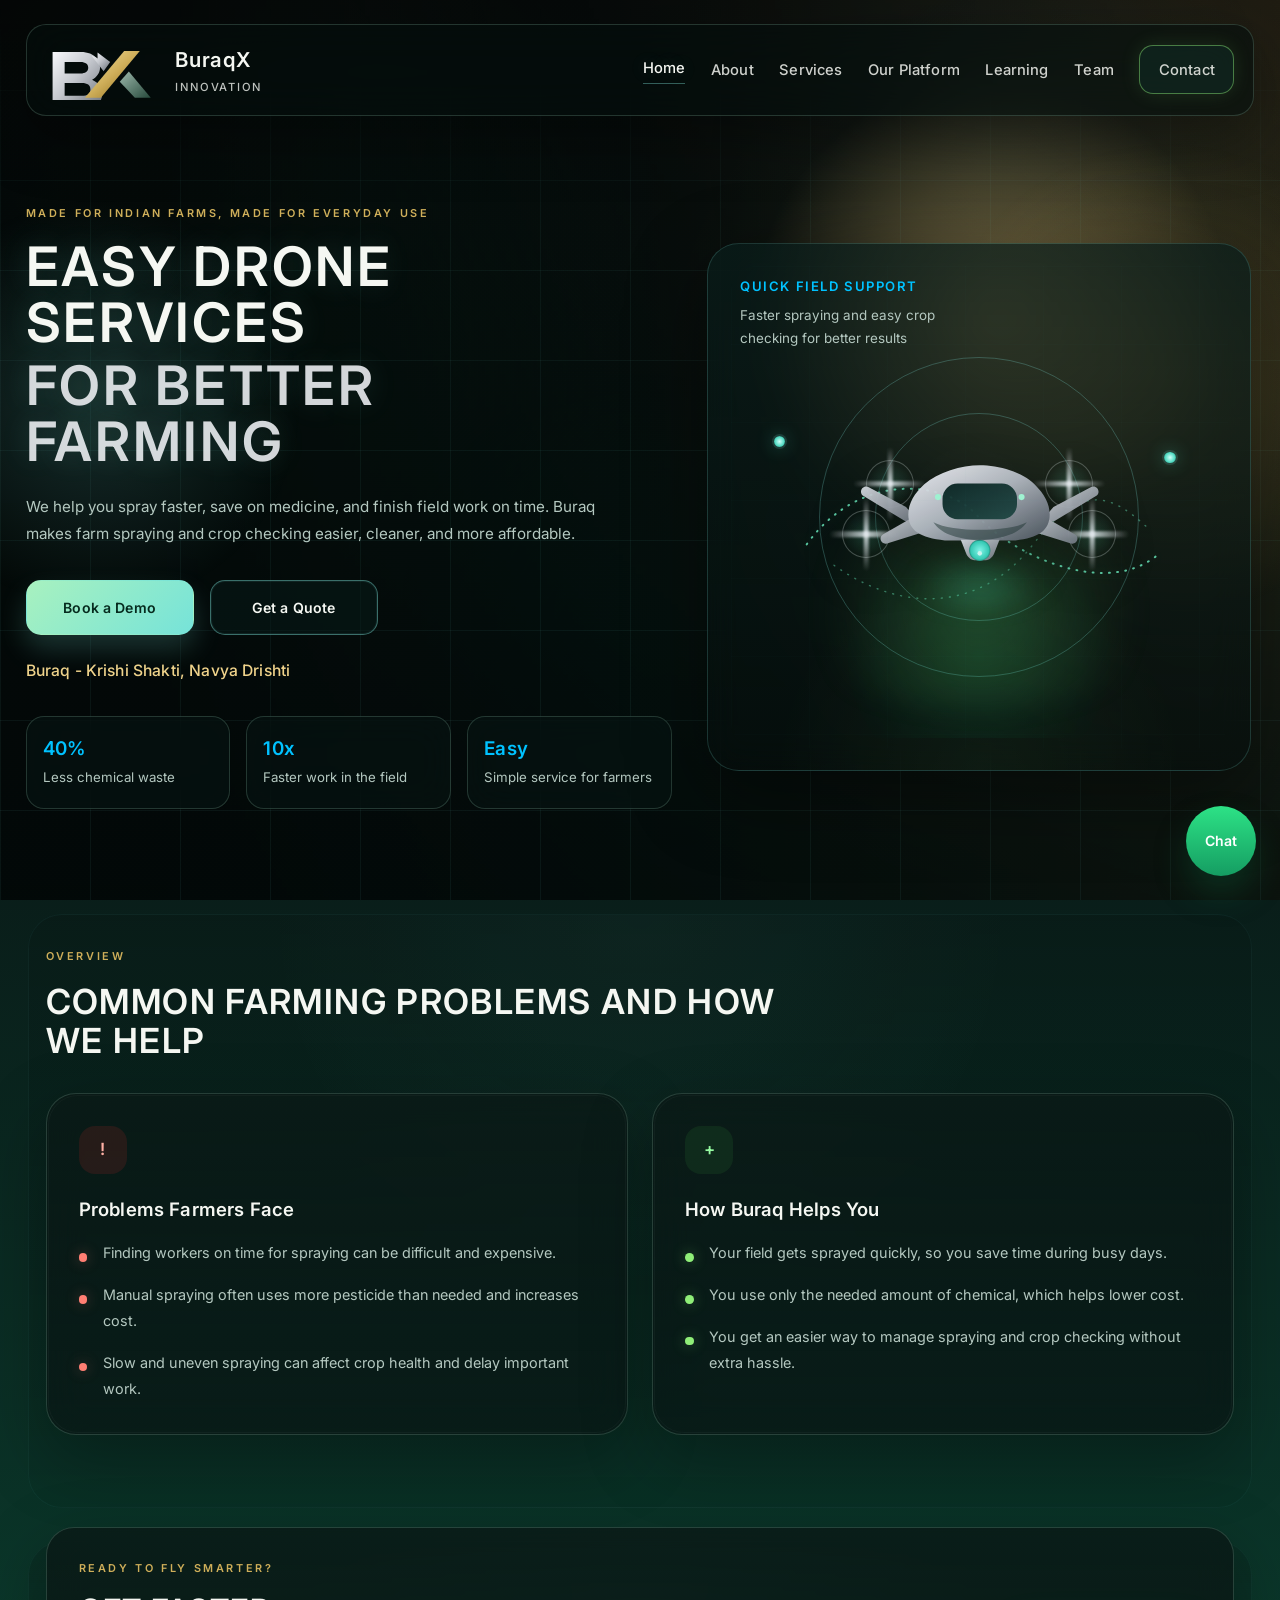
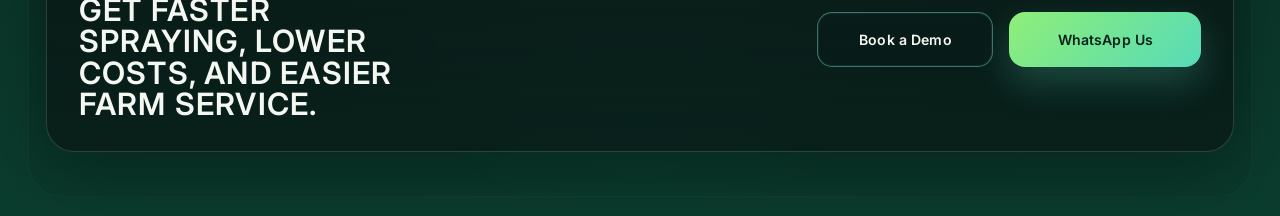
==== commit bd77bda0: "updated content" ====
--- a/index.html
+++ b/index.html
@@ -226,3 +226,7 @@
   <script src="script.js"></script>
 </body>
 </html>
+
+
+
+
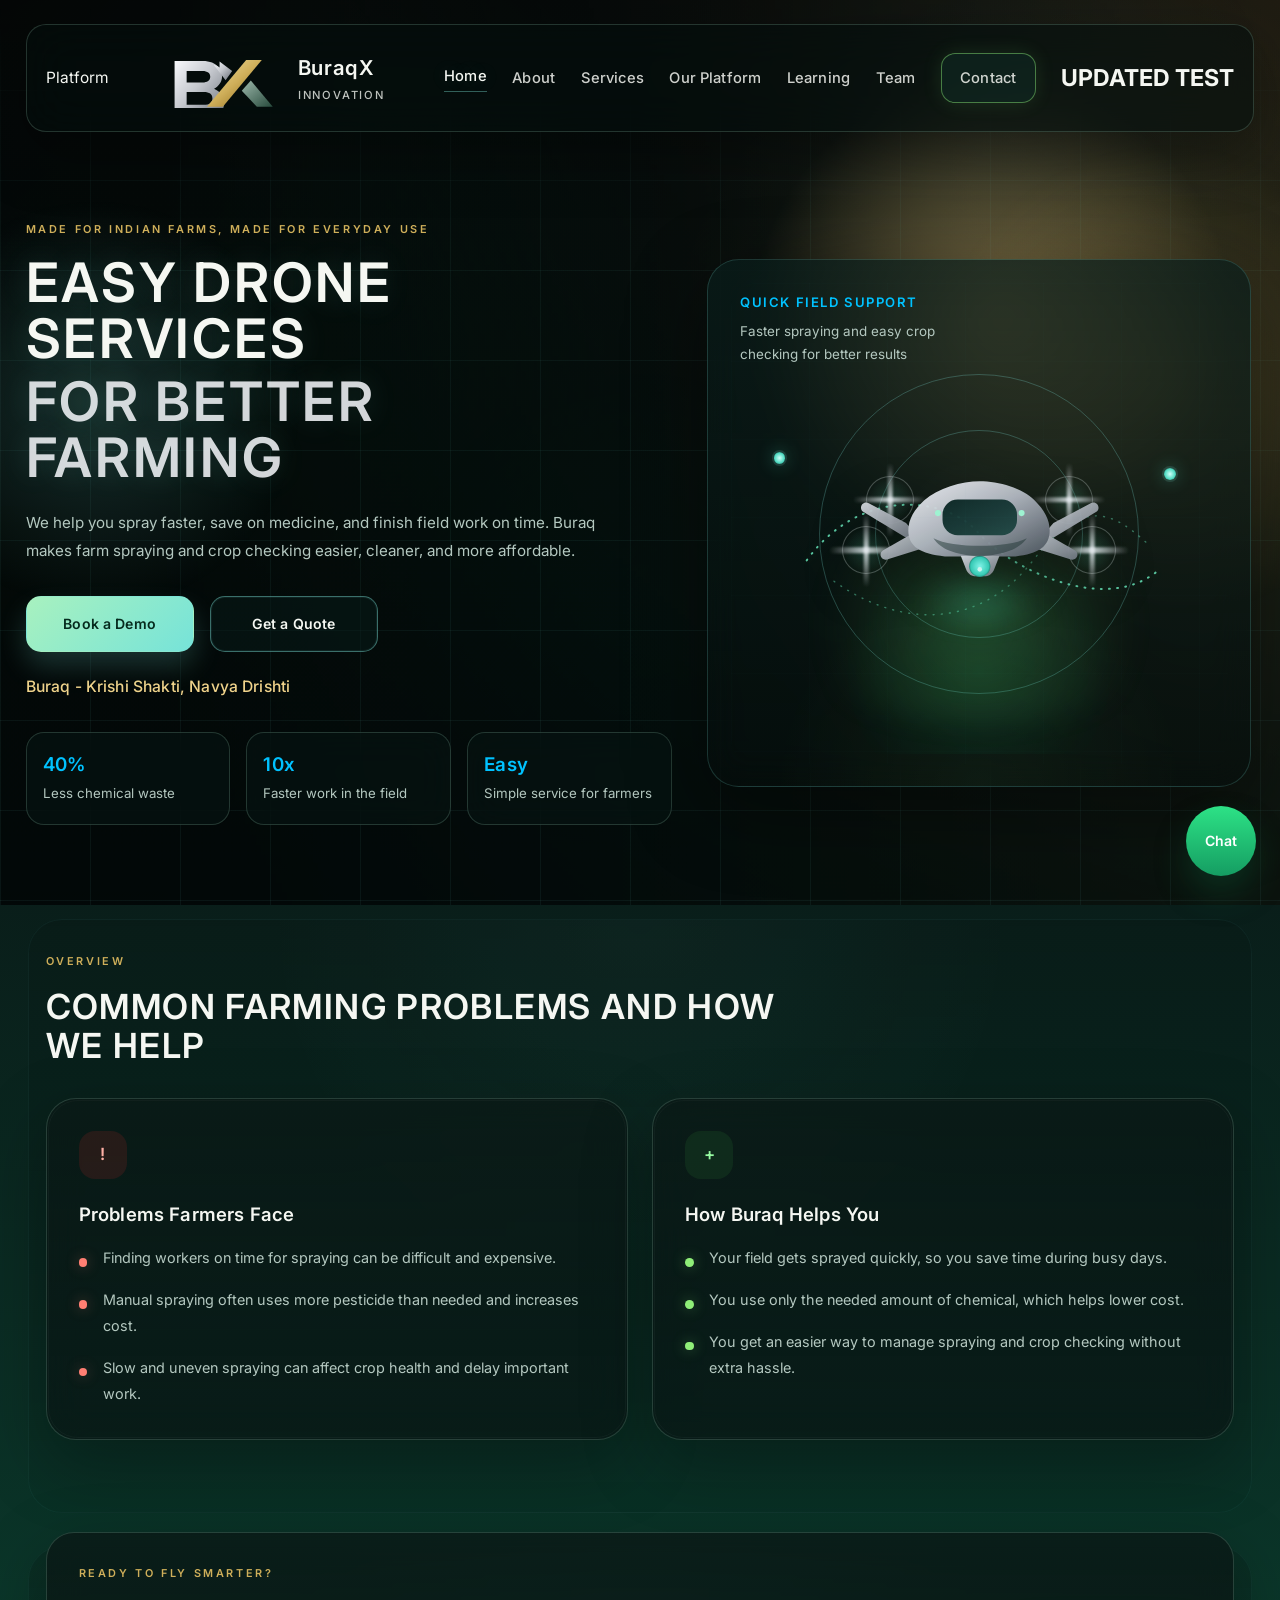
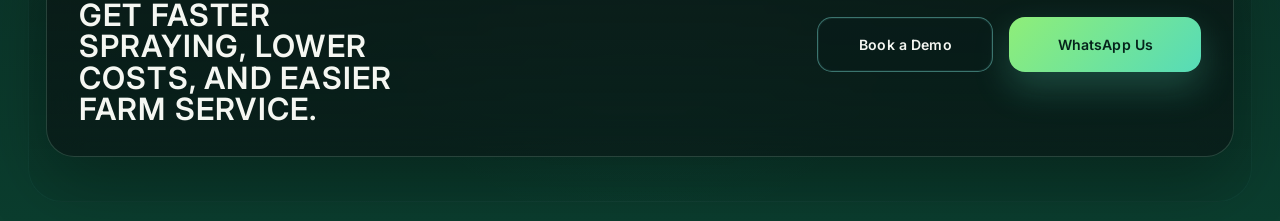
==== commit 66e1b426: "test update" ====
--- a/index.html
+++ b/index.html
@@ -18,6 +18,7 @@
       <div class="hero-glow hero-glow-right"></div>
 
       <nav class="topbar">
+        <a href="platform.html">Platform</a>
         <a href="index.html" class="brand" aria-label="Buraq Agri-Tech home">
           <span class="brand-mark" aria-hidden="true">
             <svg class="brand-logo" viewBox="0 0 420 210" role="img" aria-label="BX logo">
@@ -58,6 +59,7 @@
           <a href="learning.html">Learning</a>
           <a href="team.html">Team</a>
           <a href="contact.html" class="nav-cta">Contact</a>
+          <h1>UPDATED TEST</h1>
         </div>
       </nav>
 
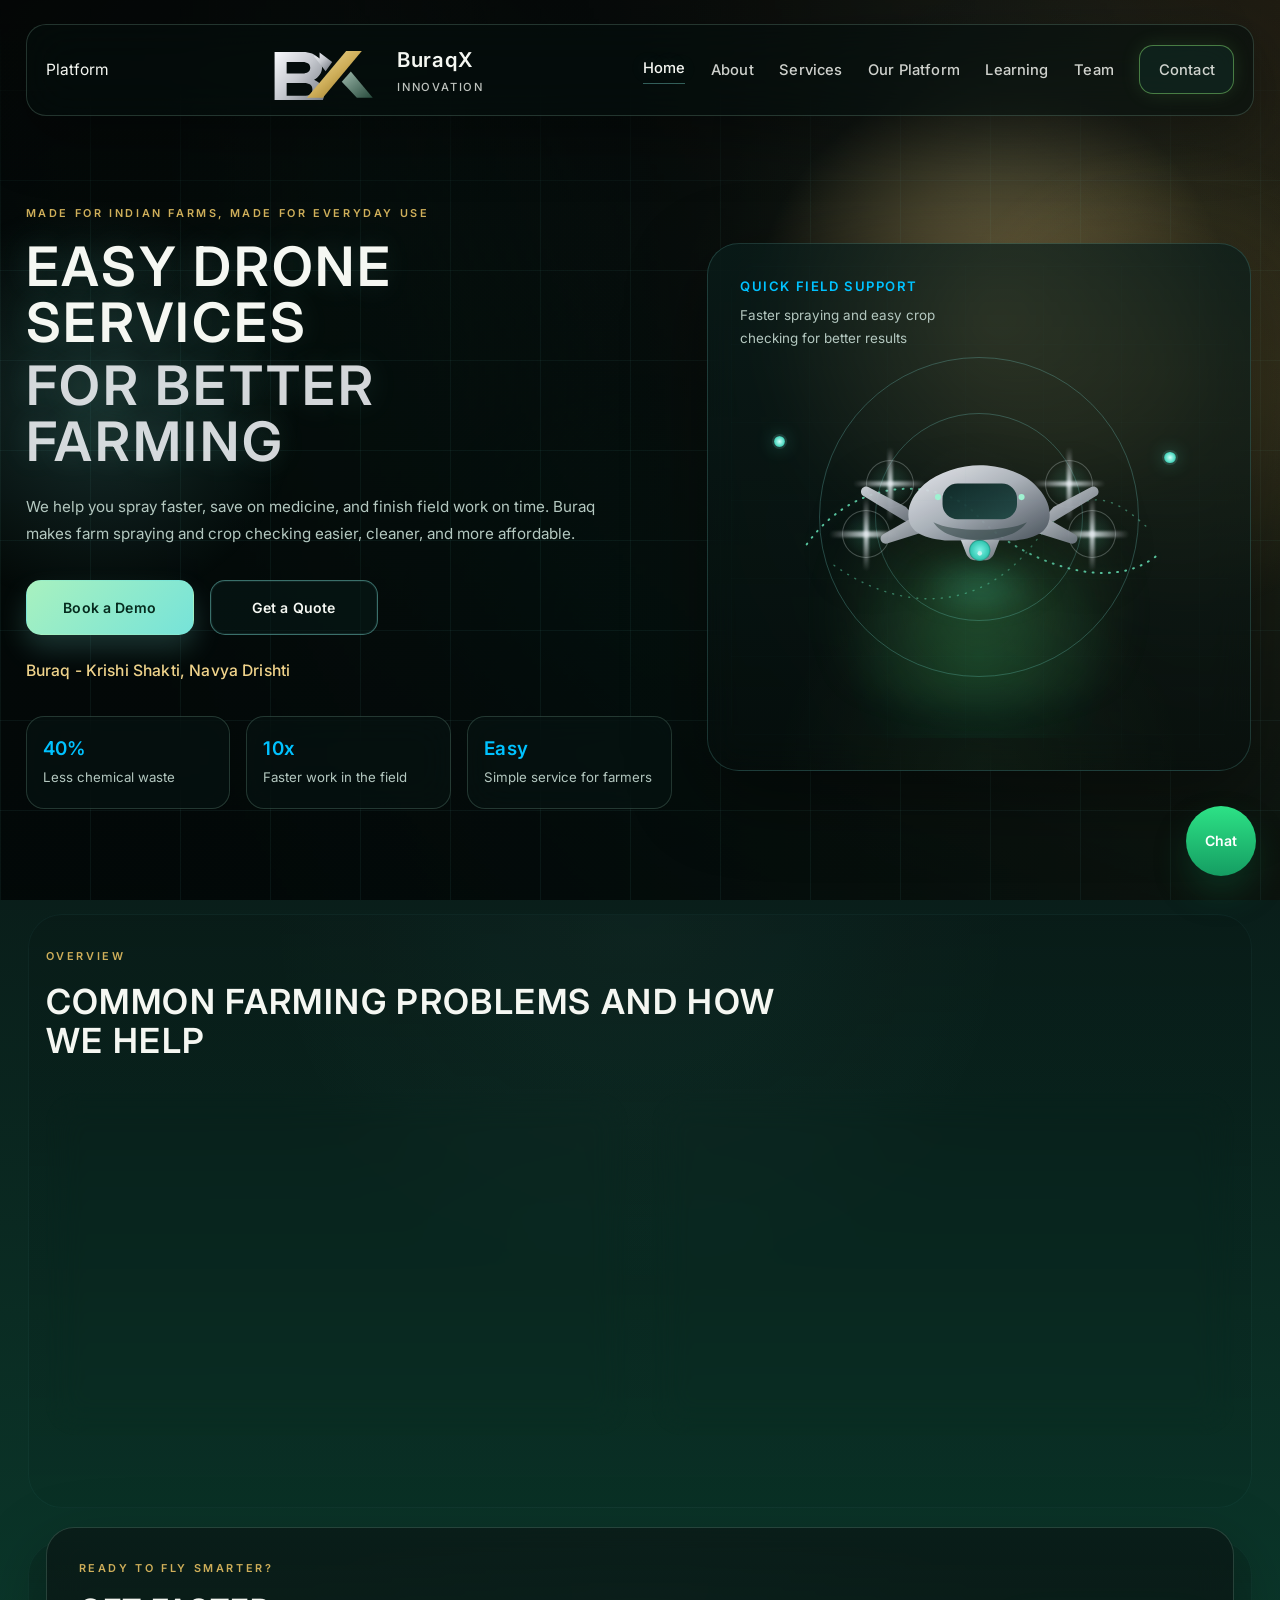
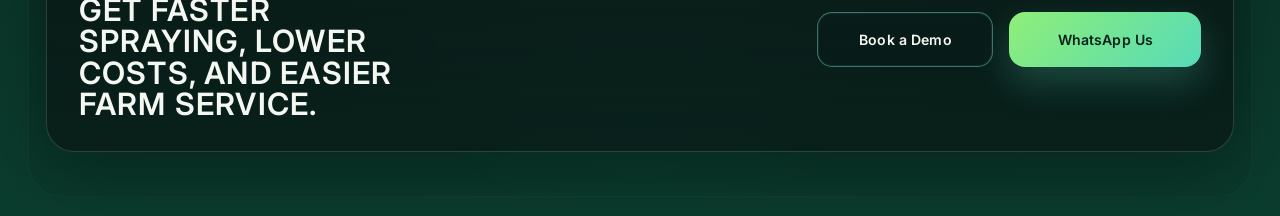
==== commit 55610cda: "test update" ====
--- a/index.html
+++ b/index.html
@@ -59,7 +59,6 @@
           <a href="learning.html">Learning</a>
           <a href="team.html">Team</a>
           <a href="contact.html" class="nav-cta">Contact</a>
-          <h1>UPDATED TEST</h1>
         </div>
       </nav>
 
